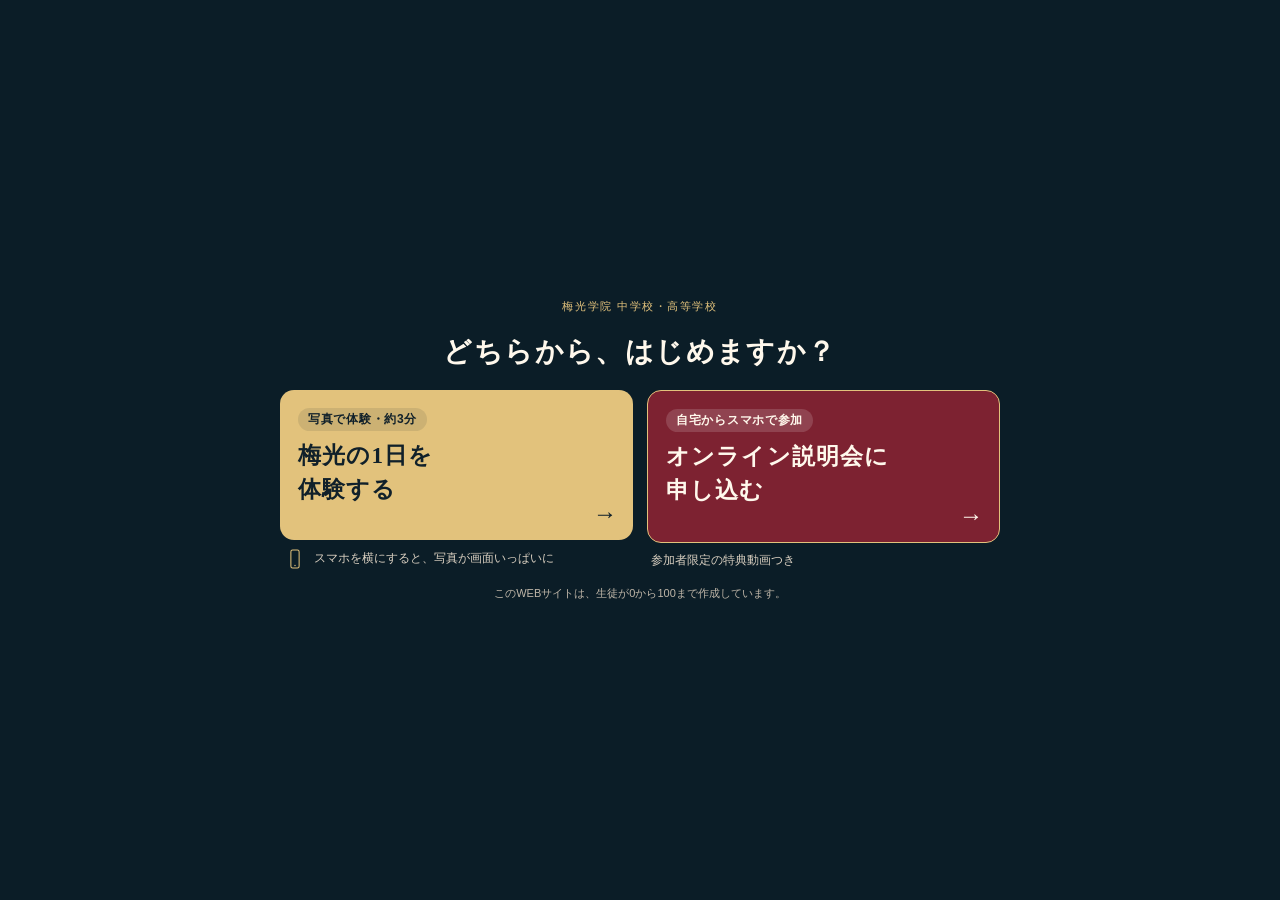
==== index.html @ 67d4e003 "Make the first screen an equal two-way choice: walk the day or register for the online session Co-Au" ====
<!doctype html><html lang="ja"><head><meta charset="utf-8"><meta name="viewport" content="width=device-width,initial-scale=1"><meta name="robots" content="noindex,nofollow"><meta name="theme-color" content="#182823"><title>もし、梅光を選んだら。｜梅光の一日・ローカル試作</title><link rel="preload" as="image" href="assets/morning-home.webp"><link rel="preload" as="image" href="assets/sea-view.webp"><link rel="stylesheet" href="styles.css?v=1027c"><script>window.BAIKO_BGM='assets/after-opening-b.mp3'</script><script src="config.js?v=1027b" defer></script><script src="app.js?v=1027a" defer></script><link rel="stylesheet" href="opening-b.css?v=1017e"><script src="opening-b.js?v=1027a" defer></script></head><body><div id="guide" role="dialog" aria-modal="true" aria-labelledby="guide-title"><div class="gd-card"><p class="gd-school">梅光学院 中学校・高等学校</p><h2 id="guide-title">どちらから、<br class="gd-br">はじめますか？</h2><div class="gd-choices"><div class="gd-choice gd-choice-day"><button type="button" id="guide-start"><span class="gd-tag">写真で体験・約3分</span><b>梅光の1日を<br>体験する</b><span class="gd-go" aria-hidden="true">→</span></button><p class="gd-tip"><svg class="gd-phone" viewBox="0 0 64 64" aria-hidden="true"><rect x="20" y="6" width="24" height="52" rx="5" fill="none" stroke="currentColor" stroke-width="3"/><circle cx="32" cy="51" r="2" fill="currentColor"/></svg>スマホを横にすると、写真が画面いっぱいに</p><button type="button" id="guide-portrait">縦のままはじめる</button></div><div class="gd-choice gd-choice-online"><button type="button" id="guide-online"><span class="gd-tag">自宅からスマホで参加</span><b>オンライン説明会に<br>申し込む</b><span class="gd-go" aria-hidden="true">→</span></button><p class="gd-tip">参加者限定の特典動画つき</p></div></div><p class="gd-made">このWEBサイトは、生徒が0から100まで作成しています。</p></div></div><script>(function(){var g=document.getElementById('guide');try{if(sessionStorage.getItem('baiko-guide-ok'))g.hidden=true;}catch(e){}function close(){g.hidden=true;try{sessionStorage.setItem('baiko-guide-ok','1');}catch(e){}}document.getElementById('guide-online').addEventListener('click',function(){close();document.getElementById('online-shortcut').click();});document.getElementById('guide-start').addEventListener('click',close);document.getElementById('guide-portrait').addEventListener('click',close);})();</script><section id="opening" class="ob" role="region" aria-label="スクロールで進むオープニング" tabindex="-1" hidden>
<div class="ob-sticky">
<div class="ob-world" aria-hidden="true"></div><div class="ob-rays" aria-hidden="true"></div><div class="ob-leak" aria-hidden="true"></div>
<canvas class="ob-particles" aria-hidden="true"></canvas><div class="ob-vignette" aria-hidden="true"></div><div class="ob-grain" aria-hidden="true"></div>
<div class="ob-type"></div><div class="ob-flash" aria-hidden="true"></div>
<p class="opening-credit">梅光学院<span class="opening-made">このWEBサイトは、<br>生徒が0から100まで作成しています。</span></p><div class="opening-controls"><button id="opening-sound" type="button" aria-pressed="false">音をつける</button><button id="opening-skip" type="button">スキップ ↗</button></div>
<div class="ob-clock" aria-hidden="true"><span class="ob-digital">06:30</span><span class="ob-clock-chapter">WAKE UP</span></div>
<button class="ob-hint" type="button"><span>スクロールで、一日が進む</span><small>♪ 音が出ます</small><i aria-hidden="true"></i></button>
<div class="opening-bottom" aria-hidden="true"><span>A DAY IN BAIKO</span><div class="opening-line"></div><span class="opening-time">00 / 40</span></div>
</div><div class="ob-track" aria-hidden="true"></div>
</section>
<main id="experience" aria-label="ボタンで歩く梅光の一日" style="--backdrop:url('assets/sea-view.webp');--backdrop-pos:82% 50%;--backdrop-zoom:1.5">
<div class="photographs" aria-hidden="true"><div class="photo-plane is-active" style="--focus:60% 50%;--mobile-focus:60% 50%"><img src="assets/sea-view.webp" alt=""></div><div class="photo-plane"><img alt=""></div></div><div class="photo-shade"></div><div id="look-surface" aria-hidden="true"></div><div id="scene-hotspots" aria-label="写真の中の行き先"></div><div class="place-status"><span class="live-dot"></span><span id="place-name">一日のはじまり</span><small id="place-count"></small></div><div class="explore-tools" aria-label="景色の操作"><button id="route-toggle" type="button">場所を選ぶ</button><button id="landscape-toggle" type="button" aria-pressed="false">景色だけ</button><button id="zoom-in" type="button" aria-label="景色を拡大">＋</button><button id="zoom-out" type="button" aria-label="景色を縮小">−</button><button id="view-reset" type="button" aria-label="視点を戻す">↺</button></div><p class="look-hint">ドラッグして見回す · ＋を押して移動</p>
<button type="button" id="movie-launch" class="movie-launch">▷ 青春ムービー <small>約1分半</small></button><div id="movie-controls" class="movie-controls" aria-label="青春ムービーの操作" hidden><div class="movie-controls-row"><button type="button" id="movie-previous" aria-label="前の場面">←</button><button type="button" id="movie-play">Ⅱ 一時停止</button><button type="button" id="movie-next" aria-label="次の場面">→</button><span id="movie-position">01 / 11</span><button type="button" id="movie-exit">探索に戻る ×</button></div><label class="sr-only" for="movie-seek">ムービーの場面</label><input type="range" id="movie-seek" min="0" max="10" step="1" value="0"></div><header><a class="brand" href="https://www.baiko.ac.jp/highschool/" target="_blank" rel="noopener noreferrer">梅光学院<small>中学校・高等学校 ↗</small></a><div class="settings"><button type="button" id="sound-toggle" aria-pressed="false"><span id="sound-label">音 OFF</span><small>BGM</small></button><button type="button" id="motion-toggle" aria-pressed="false" aria-label="アニメーションを控えめにする">動き <span id="motion-label">ON</span></button></div></header>
<div class="scene-caption" id="scene-panel"><p id="scene-progress" aria-live="polite"></p><p id="scene-label">YOUR FIRST DAY IN BAIKO</p><h1 id="scene-title" tabindex="-1">もし、梅光を<br>選んだら。</h1><p id="scene-note">今日は、梅光生の気分で。</p><div id="view-options" aria-label="景色の角度" role="group" hidden></div><div class="actions" id="scene-actions"><button type="button" data-next="stairs">一日をはじめる <span aria-hidden="true">→</span></button></div><p class="interaction-hint" id="interaction-hint">下のボタンを押すと進みます（約2分）。</p></div>
<footer><button type="button" id="back-button" disabled>← ひとつ戻る</button><ol class="day-track" aria-label="一日の進み具合"><li data-phase="1">朝</li><li data-phase="2">午前</li><li data-phase="3">昼</li><li data-phase="4">休み時間</li><li data-phase="5">放課後</li><li data-phase="6">帰り道</li></ol><button type="button" id="restart-button" disabled>最初から ↺</button></footer>
<button type="button" class="about-button" id="about-button" aria-label="この体験について">i</button><div id="loading-message" role="status" aria-live="polite"></div><div class="sr-only" id="scene-announcement" role="status" aria-live="polite"></div>
</main><button id="online-shortcut" type="button"><span class="cta-text">オンライン説明会に申し込む</span><span class="cta-arrow" aria-hidden="true">→</span></button><dialog id="route-dialog" aria-labelledby="route-title"><div class="route-heading"><h2 id="route-title">今日は、どこへ。</h2><button id="route-close" type="button">閉じる ×</button></div><p>一日の好きな場所へ、寄り道する。</p><div id="route-places"></div></dialog><dialog id="about-dialog" aria-labelledby="about-title"><h2 id="about-title">この体験について</h2><p>学校の日常の実写真から、入学後の生活を想像するローカル試作です。言葉は演出用で、写真に写った人の発言ではありません。</p><p>音楽はこのLP用に組んだオリジナルの合成BGMです。青春ムービーは実写真をつないだフォトムービーです。写真は学校生活の実写真で、景色の操作は写真の拡大・移動による表現です。説明会の日時・申込方法は確定後に掲載します。</p><p>このWEBサイトは、生徒が0から100まで作成しています。</p><button type="button" id="about-close">体験に戻る ×</button></dialog><div class="toast" id="status-message" role="status" aria-live="polite"></div><noscript><p class="no-script">ボタンで一日を体験するにはJavaScriptを有効にしてください。<a href="https://www.baiko.ac.jp/highschool/">学校サイトを見る ↗</a></p></noscript></body></html>
---- styles.css ----
@charset "UTF-8";
:root{--serif:"Yu Mincho","Hiragino Mincho ProN",serif;--sans:"Yu Gothic",Meiryo,sans-serif;--dissolve:1250ms;--ease:cubic-bezier(.22,.61,.36,1)}*{box-sizing:border-box}html,body{margin:0;width:100%;height:100%;overflow:hidden}body{color:white;font-family:var(--sans);background:url('assets/sea-view.webp') center/cover}button,a{-webkit-tap-highlight-color:transparent}button{color:inherit;font:inherit;cursor:pointer}a{color:inherit;text-decoration:none}button:disabled{cursor:default}button:focus-visible,a:focus-visible{outline:2px solid white;outline-offset:6px}button{background:transparent;border:0}h1,h2,p{margin:0}h1,h2{font-family:var(--serif);font-weight:500}.sr-only{position:absolute;width:1px;height:1px;overflow:hidden;clip-path:inset(50%)}[hidden]{display:none!important}#experience{position:relative;width:100%;height:100svh;min-height:0;isolation:isolate}.photographs,.photo-plane,.photo-plane img,.photo-shade{position:absolute;inset:0;width:100%;height:100%}.photographs{overflow:hidden;z-index:-2}.photo-plane{opacity:0;transition:opacity var(--dissolve) ease-in-out;will-change:opacity}.photo-plane.is-active{opacity:1}.photo-plane img{object-fit:cover;object-position:var(--focus,50% 50%);transform:scale(1.015);transition:transform 5s var(--ease)}.photo-plane.is-active img{transform:scale(1)}.photo-shade{z-index:-1;pointer-events:none;background:linear-gradient(180deg,#07192450,transparent 28%,#03172222 40%,#03141bbd 100%),linear-gradient(90deg,#03192324,transparent 80%)}header{position:absolute;top:0;left:0;right:0;padding:28px 4.5%;display:flex;align-items:center;justify-content:space-between}.brand{font-family:var(--serif);font-size:22px;letter-spacing:.19em;text-shadow:0 2px 15px #071a2455}.brand small{display:block;font-family:var(--sans);font-size:9px;letter-spacing:.15em;margin-top:6px}.settings{display:flex;gap:10px}.settings button{min-height:43px;padding:10px 16px;border:1px solid #ffffff6b;border-radius:30px;backdrop-filter:blur(10px);font-size:10px;display:flex;align-items:center;gap:8px}.settings small{font-size:8px}.scene-caption{position:absolute;left:7.5%;right:7.5%;bottom:15%;opacity:1;transition:opacity 260ms ease,translate 650ms var(--ease);translate:0 0;max-height:calc(100svh - 210px);overflow-y:auto;scrollbar-width:thin;scrollbar-color:#ffffff55 transparent;padding:9px 0}#experience.is-changing .scene-caption{opacity:0;translate:0 9px;pointer-events:none}#scene-label{font-size:10px;letter-spacing:.19em;margin-bottom:23px;text-shadow:0 1px 12px #0009}h1{font-size:clamp(36px,4.6vw,70px);line-height:1.7;letter-spacing:.07em;text-shadow:0 2px 25px #051b2444}h1:focus{outline:none}#scene-note{font-size:12px;letter-spacing:.07em;line-height:2;margin-top:18px;text-shadow:0 1px 10px #0007}.actions{display:flex;flex-wrap:wrap;gap:14px;margin-top:30px}.actions button,.actions a{display:flex;align-items:center;justify-content:space-between;gap:48px;min-width:240px;min-height:58px;padding:17px 24px;border:1px solid #ffffffad;backdrop-filter:blur(8px);font-size:12px;line-height:1.7;letter-spacing:.07em;transition:border-color .3s,background .3s}.actions button:hover,.actions a:hover{border-color:white;background:#ffffff12}.actions button span{font-size:19px}.actions button:disabled{opacity:.6}.interaction-hint{font-size:10px;letter-spacing:.05em;line-height:1.8;margin-top:18px;opacity:.85}footer{position:absolute;left:4.5%;right:4.5%;bottom:28px;display:flex;align-items:center;justify-content:space-between;gap:25px}footer button{min-height:38px;font-size:10px;letter-spacing:.05em;padding:8px 0;white-space:nowrap;text-shadow:0 1px 10px #0007}footer button:disabled{opacity:.35}.day-track{list-style:none;display:flex;margin:0;padding:0;gap:23px}.day-track li{font-size:9px;letter-spacing:.1em;opacity:.45;position:relative;padding:15px 0}.day-track li:before{content:"";position:absolute;left:0;right:0;bottom:4px;height:1px;background:#ffffff66}.day-track li[aria-current=step]{opacity:1}.day-track li[aria-current=step]:before{height:2px;background:white}.day-track li.is-past{opacity:.75}#view-options{display:flex;gap:10px;margin:20px 0 0;overflow-x:auto;padding:6px 2px;max-width:760px;scrollbar-width:thin;scrollbar-color:#ffffff77 transparent}.view-button{width:105px;height:72px;flex-shrink:0;position:relative;padding:0;border:1px solid #ffffff65;opacity:.72;overflow:hidden}.view-button img{width:100%;height:100%;object-fit:cover;display:block}.view-button span{position:absolute;bottom:0;left:0;right:0;font-size:9px;text-align:center;padding:16px 3px 6px;background:linear-gradient(transparent,#061520aa)}.view-button[aria-pressed=true]{opacity:1;border:2px solid white}.about-button{position:absolute;right:18px;top:50%;border:1px solid #ffffff80;border-radius:50%;width:26px;height:26px;font:italic 13px Georgia,serif}.toast,#loading-message{position:fixed;left:50%;bottom:85px;transform:translateX(-50%);max-width:90vw;padding:12px 18px;font-size:11px;line-height:1.8;backdrop-filter:blur(20px);text-shadow:0 1px 5px #000;z-index:60}.toast{opacity:0;pointer-events:none;transition:opacity .25s;background:#071a2744;border:1px solid #ffffff55}.toast.is-visible{opacity:1}#loading-message:empty{display:none}dialog{color:white;background:linear-gradient(#071521ab,#071521ab),url('assets/window.webp') center/cover;border:1px solid #ffffff77;padding:38px;max-width:min(520px,90vw)}dialog::backdrop{background:#07192455;backdrop-filter:blur(16px)}dialog h2{font-size:25px;margin-bottom:20px}dialog p{font-size:12px;line-height:2.2;margin-bottom:20px}dialog button{padding:13px 0;border-bottom:1px solid #fff9;font-size:12px}.no-script{position:fixed;bottom:110px;left:7%;right:7%;font-size:13px;line-height:2}
html[data-motion=off] *{transition:none!important;animation:none!important}html[data-motion=off] .photo-plane img{transform:none}
@media(max-width:700px) and (orientation:portrait){header{padding:23px 6%}.brand{font-size:18px}.brand small{font-size:8px;letter-spacing:.08em}.settings{gap:7px}.settings button{padding:9px 11px;min-height:39px;font-size:9px;gap:5px}.settings small{display:none}.scene-caption{left:7%;right:7%;bottom:18%;max-height:calc(100svh - 235px);padding:6px 0}h1{font-size:clamp(28px,8.1vw,44px);line-height:1.9;letter-spacing:.025em}#scene-label{font-size:9px;letter-spacing:.12em;margin-bottom:20px}#scene-note{font-size:11px;letter-spacing:.035em;margin-top:15px;line-height:2}.actions{flex-direction:column;gap:10px;margin-top:25px}.actions button,.actions a{width:100%;min-width:0;min-height:53px;font-size:11px;padding:14px 18px;gap:20px}.interaction-hint{font-size:9px;margin-top:15px}footer{left:7%;right:7%;bottom:22px;display:grid;grid-template-columns:1fr 1fr;gap:8px}.day-track{grid-column:1/-1;grid-row:1;justify-content:space-between;gap:7px}.day-track li{font-size:8px;letter-spacing:.01em;padding:10px 0}#back-button{text-align:left}#restart-button{text-align:right}footer button{font-size:9px;min-height:29px}.about-button{right:10px;top:105px;width:23px;height:23px;font-size:12px}.view-button{width:83px;height:64px}.view-button span{font-size:8px}#view-options{gap:8px;margin-top:15px}.toast,#loading-message{bottom:115px;font-size:10px}.photo-plane img{object-position:var(--mobile-focus,var(--focus,50% 50%))}}
@media(max-height:560px){header{padding-top:14px}.scene-caption{bottom:70px;max-height:calc(100svh - 155px)}h1{font-size:28px;line-height:1.4}#scene-label{margin-bottom:8px}.actions{margin-top:15px}.interaction-hint{display:none}footer{bottom:10px}.day-track{display:none}.settings button{min-height:34px}.actions button,.actions a{min-height:44px;padding:10px 18px}}
@media(prefers-reduced-motion:reduce){*{transition:none!important;animation:none!important}.photo-plane img{transform:none}}
#experience[data-scene=views] h1{font-size:clamp(29px,3.4vw,48px);line-height:1.55}#experience[data-scene=views] #scene-label{margin-bottom:14px}#experience[data-scene=views] .actions{margin-top:20px}#experience[data-scene=views] .interaction-hint{margin-top:10px}#experience[data-scene=views] .scene-caption{bottom:14%;max-height:calc(100svh - 185px)}
@media(max-width:700px) and (orientation:portrait){#experience[data-scene=views] .scene-caption{bottom:18%;max-height:calc(100svh - 230px)}}

/* Keep photography open; contrast is concentrated on type and controls. */
h1{text-shadow:0 2px 5px #07131a70,0 5px 28px #07131a66}
#scene-label{font-size:11px;font-weight:600;text-shadow:0 1px 5px #000b}
#scene-note{font-size:13px;text-shadow:0 1px 4px #000b,0 2px 15px #0008}
.actions button,.actions a{font-size:13px;font-weight:600;border-color:#ffffffe0;background:#07192338;box-shadow:0 3px 18px #06131c20,inset 0 0 0 1px #ffffff0a;text-shadow:0 1px 4px #0007;backdrop-filter:blur(10px)}
.actions button:hover,.actions a:hover{background:#07192366;border-color:#fff}
.actions button span{font-size:22px;font-weight:400}
.interaction-hint{opacity:1;text-shadow:0 1px 5px #000a}
.settings button{background:#07192320;text-shadow:0 1px 4px #0008;border-color:#ffffff99}
@media(max-width:700px) and (orientation:portrait){#scene-label{font-size:10px}#scene-note{font-size:12px}.actions button,.actions a{font-size:12px}.interaction-hint{font-size:10px}}

/* A photographic world, with navigation anchored inside the view. */
.photo-plane img,.photo-plane.is-active img{transform:translate(var(--camera-x,0px),var(--camera-y,0px)) scale(var(--camera-zoom,1.08));transition:transform 1600ms var(--ease)}
#experience.is-looking .photo-plane img{transition:none}
#look-surface{position:absolute;inset:0;z-index:0;cursor:grab;touch-action:none}#experience.is-looking #look-surface{cursor:grabbing}
header,.scene-caption,footer,.settings,.about-button{z-index:4}
.scene-caption{pointer-events:none;bottom:16%;left:5%;right:5%}.scene-caption button,.scene-caption a,#view-options{pointer-events:auto}
h1{font-size:clamp(30px,3.5vw,52px);line-height:1.55}#scene-label{margin-bottom:16px}#scene-note{margin-top:14px}.actions{margin-top:23px}
#scene-hotspots{position:absolute;inset:0;z-index:2;pointer-events:none}
.scene-hotspot{position:absolute;left:var(--pin-x);top:var(--pin-y);display:flex;align-items:center;gap:12px;pointer-events:auto;transform:translate(-50%,-50%);padding:12px;max-width:280px;text-align:left}
.pin-marker{width:42px;height:42px;display:grid;place-items:center;flex-shrink:0;border:1px solid #ffffffe0;border-radius:50%;font-size:25px;font-weight:300;background:#061b2a40;backdrop-filter:blur(7px);box-shadow:0 0 0 7px #ffffff10;animation:pin-breathe 3s ease-in-out infinite}
.pin-label{font-size:11px;letter-spacing:.08em;text-shadow:0 1px 5px #000,0 1px 18px #000;background:#06192335;padding:8px 10px;border-radius:2px;backdrop-filter:blur(5px)}
.scene-hotspot:hover .pin-marker{background:#ffffff30;box-shadow:0 0 0 11px #ffffff15}
@keyframes pin-breathe{50%{box-shadow:0 0 0 12px #ffffff05}}
.place-status{position:absolute;top:120px;left:4.5%;z-index:4;display:flex;gap:9px;align-items:center;font-size:10px;letter-spacing:.1em;text-shadow:0 1px 8px #000}
.place-status small{font-size:9px;opacity:.7;margin-left:10px}.live-dot{width:5px;height:5px;background:white;border-radius:50%;box-shadow:0 0 10px #fff8}
.explore-tools{position:absolute;right:4.5%;bottom:16%;z-index:5;display:flex;flex-direction:column;gap:7px}
.explore-tools button{border:1px solid #ffffff80;background:#06192350;backdrop-filter:blur(10px);min-width:46px;min-height:42px;padding:10px;font-size:10px;box-shadow:0 2px 12px #0001}
.explore-tools button:hover{background:#ffffff24}.look-hint{position:absolute;left:50%;top:120px;transform:translateX(-50%);font-size:10px;letter-spacing:.07em;z-index:4;pointer-events:none;text-shadow:0 1px 10px #000}
.landscape-only .scene-caption,.landscape-only #scene-hotspots,.landscape-only .photo-shade,.landscape-only .look-hint{opacity:0;pointer-events:none}.landscape-only #scene-hotspots button,.landscape-only .scene-caption button,.landscape-only .scene-caption a{pointer-events:none;visibility:hidden}.photo-shade{transition:opacity .6s}
#experience.is-changing #scene-hotspots{opacity:0;pointer-events:none}#experience.is-changing #scene-hotspots button{pointer-events:none}
#route-dialog{width:min(960px,92vw);max-width:960px;max-height:88svh;padding:30px;background:linear-gradient(#061521b0,#061521d9),url('assets/high-view.webp') center/cover}
.route-heading{display:flex;align-items:center;justify-content:space-between;gap:20px}.route-heading h2{margin:0}.route-heading button{border:0}#route-places{display:grid;grid-template-columns:repeat(4,1fr);gap:12px}
#route-places button{position:relative;border:1px solid #ffffff55;padding:0;overflow:hidden;min-height:105px;text-align:left}#route-places img{width:100%;height:125px;object-fit:cover;display:block}#route-places span{position:absolute;bottom:0;left:0;right:0;background:linear-gradient(transparent,#041522cf);padding:25px 10px 10px;font-size:10px;line-height:1.6}#route-places button[aria-current=location]{border:2px solid white}
@media(max-width:700px) and (orientation:portrait){.scene-caption{left:7%;right:7%;bottom:20%}h1{font-size:clamp(27px,7.7vw,40px);line-height:1.7}.place-status{top:101px;left:7%;font-size:9px}.look-hint{top:139px;width:100%;text-align:center;font-size:9px}.explore-tools{left:7%;right:7%;bottom:13.3%;flex-direction:row;gap:6px}.explore-tools button{min-height:34px;min-width:35px;padding:7px 10px;font-size:9px}.scene-hotspot{left:62%;top:29%;max-width:220px;gap:9px}.scene-hotspot:nth-child(2){left:68%;top:40%}.pin-marker{width:34px;height:34px;font-size:22px}.pin-label{font-size:9px;padding:7px;max-width:155px}.about-button{top:100px}#route-places{grid-template-columns:repeat(2,1fr)}#route-dialog{padding:22px}.route-heading h2{font-size:23px}#experience[data-scene=views] .scene-caption{bottom:20%;max-height:calc(100svh - 280px)}#experience[data-scene=views] #scene-hotspots{display:none}}
@media(max-height:680px) and (max-width:700px) and (orientation:portrait){.scene-caption{bottom:22%;max-height:calc(100svh - 230px)}h1{font-size:26px;line-height:1.5}.scene-hotspot{top:25%}.look-hint{display:none}.explore-tools{bottom:14.5%}}
@media(prefers-reduced-motion:reduce){.pin-marker{animation:none}}
@media(max-width:700px) and (orientation:portrait){#scene-hotspots[data-count="2"] .scene-hotspot{left:27%;top:24%;flex-direction:column;gap:8px;max-width:155px;text-align:center}#scene-hotspots[data-count="2"] .scene-hotspot:nth-child(2){left:73%;top:24%}#scene-hotspots[data-count="2"] .pin-label{max-width:140px}}
html[data-motion=off] .look-hint{display:none}

.movie-launch{position:absolute;right:4.5%;top:104px;z-index:5;border:1px solid #ffffffa6;border-radius:24px;padding:12px 18px;background:#07192340;backdrop-filter:blur(12px);font-size:11px;letter-spacing:.05em;text-shadow:0 1px 5px #0008}.movie-launch small{font-size:9px;margin-left:8px;opacity:.8}.movie-launch:hover{background:#ffffff25}
.movie-controls{position:absolute;bottom:32px;left:7%;right:7%;max-width:720px;margin:0 auto;z-index:8;padding:12px 18px;background:#07192350;border:1px solid #ffffff55;backdrop-filter:blur(14px)}.movie-controls-row{display:flex;align-items:center;gap:14px}.movie-controls button{font-size:11px;min-height:36px;min-width:36px}.movie-controls button:disabled{opacity:.35}.movie-controls #movie-play{min-width:102px}.movie-controls #movie-exit{margin-left:auto}.movie-controls #movie-position{font-size:10px;letter-spacing:.1em;white-space:nowrap}.movie-controls input{width:100%;accent-color:#fff;margin:10px 0 0;height:18px;cursor:pointer}
#experience.is-cinema #scene-hotspots,#experience.is-cinema .explore-tools,#experience.is-cinema footer,#experience.is-cinema .look-hint,#experience.is-cinema #about-button,#experience.is-cinema .actions,#experience.is-cinema #view-options,#experience.is-cinema .interaction-hint{display:none!important}
#experience.is-cinema #look-surface{pointer-events:none}#experience.is-cinema .scene-caption{left:7%;right:7%;bottom:24%;max-height:calc(100svh - 260px)}#experience.is-cinema h1{font-size:clamp(32px,4vw,58px);line-height:1.65}#experience.is-cinema #scene-note{font-size:13px}#experience.is-cinema .photo-plane.is-active img{animation:film-drift 9s ease-out both}#experience.movie-paused .photo-plane img{animation-play-state:paused}
@keyframes film-drift{from{transform:scale(1.045) translate(-.3%,.2%)}to{transform:scale(1.12) translate(.5%,-.35%)}}
@media(max-width:700px) and (orientation:portrait){.movie-launch{top:158px;right:7%;padding:10px 14px;font-size:10px}.movie-launch small{font-size:8px}#experience.is-cinema .scene-caption{bottom:26%;max-height:calc(100svh - 265px)}#experience.is-cinema h1{font-size:clamp(27px,8vw,40px);line-height:1.75}.movie-controls{bottom:27px;padding:10px 12px}.movie-controls-row{gap:4px}.movie-controls button{font-size:10px;min-width:27px}.movie-controls #movie-play{min-width:88px}.movie-controls #movie-position{font-size:8px}.movie-controls #movie-exit{font-size:9px}.movie-controls input{margin-top:8px}}
#experience.is-cinema[data-scene=end] .actions{display:flex!important}
#experience.is-cinema.movie-paused .photo-plane.is-active img{animation-play-state:paused}

/* Render the full cover-sized photograph so dragging can reach every edge. */ .photo-plane img{right:auto;bottom:auto;max-width:none;object-fit:fill} html[data-motion=off] .photo-plane img{transform:translate(var(--camera-x,0px),var(--camera-y,0px)) scale(var(--camera-zoom,1));}

/* One primary action on the photo; optional controls live in one menu on every screen. */
#mobile-menu-toggle{display:block;min-height:44px;padding:10px 18px;border:1px solid #ffffff99;border-radius:24px;background:#07192338;backdrop-filter:blur(10px);font-size:12px;text-shadow:0 1px 4px #0008}
#mobile-menu-toggle:hover{background:#ffffff24}
.explore-tools,.settings{display:none!important}
#mobile-menu{width:min(440px,90vw);max-height:85svh;overflow:auto;background:linear-gradient(#061521c9,#061521db),url('assets/high-view.webp') center/cover;border-radius:12px;padding:24px}
#mobile-menu h2{font-size:22px}
#mobile-menu-controls{display:grid;grid-template-columns:1fr 1fr;gap:10px}
#mobile-menu-controls button{position:static!important;display:block!important;width:auto;height:auto;min-height:48px;padding:12px 10px;border:1px solid #ffffff88;border-radius:8px;background:#ffffff0b;font-size:12px;text-align:center;margin:0}
#mobile-menu-controls #movie-launch,#mobile-menu-controls #restart-button{grid-column:1/-1}
#mobile-menu-controls #zoom-in::after{content:' 拡大'}
#mobile-menu-controls #zoom-out::after{content:' 縮小'}
#mobile-menu-controls #view-reset::after{content:' 視点を戻す'}
#mobile-menu-controls #about-button::after{content:' この体験について'}
@media(max-width:700px) and (orientation:portrait){
#mobile-menu-toggle{padding:10px 16px;font-size:11px}
#scene-hotspots{display:none!important}
.look-hint{top:137px;font-size:10px}
.scene-caption{bottom:16%;max-height:calc(100svh - 225px)}
footer{bottom:20px;grid-template-columns:1fr;gap:3px}
.day-track{grid-row:1;opacity:.75}
#back-button{grid-row:2;justify-self:start;min-height:44px;font-size:10px}
#experience[data-scene=start] #back-button{visibility:hidden}
.movie-launch{top:157px;right:7%}
}

/* Landscape phones: keep caption, choices and back button clear of each other. */
@media(max-height:560px){
.place-status,.look-hint,#scene-hotspots{display:none!important}
header{padding-top:12px}
.scene-caption{bottom:50px;max-height:calc(100svh - 115px);padding:4px 0}
h1,#experience.is-cinema h1,#experience[data-scene=views] h1{font-size:24px;line-height:1.45}
#scene-label{margin-bottom:6px}#scene-note{margin-top:6px;line-height:1.7}
.actions{margin-top:12px;flex-direction:row;flex-wrap:wrap;gap:8px}
.actions button,.actions a{width:auto;min-width:0;min-height:42px;padding:8px 16px;gap:24px}
footer{bottom:4px;display:flex}.day-track{display:none}
#back-button{min-height:40px}
.movie-launch{top:14px;right:calc(4.5% + 110px)}
.movie-controls{bottom:6px;padding:6px 12px}.movie-controls input{margin-top:4px}
#experience.is-cinema .scene-caption{bottom:84px;max-height:calc(100svh - 140px)}
}

/* Always available, including while the opening makes the experience inert. */
#online-shortcut{position:fixed;z-index:110;right:4.5%;bottom:24px;min-height:46px;padding:12px 20px;display:flex;align-items:center;gap:22px;border:1px solid #eee5d4a6;border-radius:28px;background:#172d32e8;color:#fff8e9;box-shadow:0 4px 24px #0003;backdrop-filter:blur(14px);font-size:12px;letter-spacing:.05em}
#online-shortcut:hover{background:#29434a}#online-shortcut:disabled{opacity:.7}
#experience footer{right:calc(4.5% + 225px)}
body.opening-active #online-shortcut,body:has(#experience.is-cinema) #online-shortcut{bottom:132px}
@media(max-width:700px) and (orientation:portrait){#online-shortcut{right:7%;bottom:max(20px,env(safe-area-inset-bottom));font-size:11px;gap:14px;padding:11px 16px}#experience footer{right:7%}}
@media(max-height:560px){#online-shortcut{bottom:4px;min-height:40px;padding:8px 16px}body.opening-active #online-shortcut,body:has(#experience.is-cinema) #online-shortcut{bottom:100px}}
/* Scene-aware photographic grading, shared by stills and the opening. */
.photo-plane img,#opening .opening-panel img{filter:saturate(.88) contrast(1.04) brightness(1.025)}
.photo-plane img[src*="sea-view"],#opening .opening-panel img[src*="sea-view"]{filter:saturate(.77) contrast(1.12) brightness(.98)}
.photo-plane img[src*="window"],#opening .opening-panel img[src*="window"],.photo-plane img[src*="friends"],#opening .opening-panel img[src*="friends"]{filter:saturate(.86) contrast(1.025) brightness(1.055) sepia(.045)}
.photo-plane img[src*="chapel"],#opening .opening-panel img[src*="chapel"]{filter:saturate(.82) contrast(1.04) brightness(1.09)}
.photo-plane img[src*="sunset"]{filter:saturate(.92) contrast(1.06) brightness(1.035) sepia(.08)}
#experience[data-scene="start"] .photo-shade{background:linear-gradient(180deg,#061b293b,transparent 28%,#061b2920 65%,#06182291),linear-gradient(90deg,#082330a6, #08233040 45%,transparent 76%)}
#experience[data-scene="start"] h1{text-shadow:0 2px 22px #06182255}

/* Phone-first readability: nothing under 10px, controls at least 44px tall. */
@media(max-width:700px) and (orientation:portrait){
.brand small{font-size:10px}
.place-status{font-size:11px}
.look-hint{font-size:11px}
#scene-label{font-size:10px}
#scene-note{font-size:13px}
.interaction-hint{font-size:11px}
.actions button,.actions a{font-size:13px;min-height:54px}
.day-track li{font-size:10px}
footer button,#back-button{font-size:12px;min-height:44px}
.movie-launch{font-size:12px;min-height:44px}
.movie-launch small{font-size:10px}
.movie-controls button{font-size:12px;min-width:40px;min-height:44px}
.movie-controls #movie-position{font-size:10px}
.toast,#loading-message{font-size:12px}
#route-places span{font-size:12px}
dialog p{font-size:13px}
}

/* Phone layout, simplified (2026-10-14 meeting): the whole photo sits in a 3:2 frame at the top so no one is cut off,
   the words and one step forward sit below it, and the online session is one large button at the bottom. */
@media(max-width:700px) and (orientation:portrait){
#experience{--photo-top:calc(env(safe-area-inset-top,0px) + 90px);--photo-h:min(66.667vw,38svh);--cta:calc(env(safe-area-inset-bottom,0px) + 86px);background:#0c1a1f}
.photographs,.photo-shade,#look-surface{top:var(--photo-top);bottom:auto;height:var(--photo-h)}
.photo-shade,#experience[data-scene="start"] .photo-shade{background:linear-gradient(180deg,transparent 72%,#0c1a1f)}
#look-surface{touch-action:auto;cursor:default}
#experience[data-single=true] #look-surface{cursor:pointer}
.place-status,.look-hint{display:none!important}
.scene-caption{top:calc(var(--photo-top) + var(--photo-h) + 20px);bottom:calc(var(--cta) + 54px);left:6%;right:6%;max-height:none;overflow-y:auto;padding:0}
h1,#experience[data-scene=views] h1{font-size:clamp(24px,7vw,31px);line-height:1.55;letter-spacing:.04em}
#scene-label{margin-bottom:10px}
#scene-note{margin-top:8px;line-height:1.8}
.actions{margin-top:18px;gap:10px}
.actions button,.actions a{min-height:52px}
.actions button.is-next,#experience[data-scene=start] .actions button[data-next=stairs]{background:#fff8ec;color:#10242a;border-color:#fff8ec;text-shadow:none;box-shadow:none}
#experience[data-scene=start] .actions button[data-next=online]{display:none}
#experience[data-scene=start] .interaction-hint,#experience[data-scene=online] .interaction-hint{display:none}
.interaction-hint{margin-top:10px}
#experience[data-scene=views] .scene-caption{bottom:calc(var(--cta) + 54px);max-height:none}
footer{bottom:calc(var(--cta) + 4px);left:6%;right:6%}
.day-track{display:none}
#online-shortcut,body.opening-active #online-shortcut{left:5%;right:5%;bottom:calc(env(safe-area-inset-bottom,0px) + 14px);min-height:60px;padding:14px 20px;justify-content:center;gap:12px;border:0;border-radius:14px;background:linear-gradient(#f4dfac,#e3c27c);color:#13262b;font-size:16px;font-weight:700;letter-spacing:.08em;box-shadow:0 6px 24px #0006}
#online-shortcut:hover{background:#f4dfac}
.toast,#loading-message{bottom:calc(var(--cta,86px) + 60px)}
}
/* Short phones (SE class): smaller photo frame and type so the step forward stays on screen. */
@media(max-width:700px) and (orientation:portrait) and (max-height:700px){
#experience{--photo-top:calc(env(safe-area-inset-top,0px) + 74px);--photo-h:min(54vw,28svh);--cta:calc(env(safe-area-inset-bottom,0px) + 72px)}
header{padding-top:16px}
.scene-caption{top:calc(var(--photo-top) + var(--photo-h) + 14px)}
h1,#experience[data-scene=views] h1{font-size:clamp(22px,6.4vw,26px);line-height:1.45}
#scene-label{margin-bottom:6px}
#scene-note{margin-top:4px;line-height:1.6}
.actions{margin-top:12px;gap:8px}
.actions button,.actions a{min-height:46px;padding:10px 16px}
#online-shortcut,body.opening-active #online-shortcut{min-height:52px;padding:10px 18px;bottom:calc(env(safe-area-inset-bottom,0px) + 10px);font-size:15px}
}

/* Phones, revised (2026-10-14 late): the photograph fills the whole screen behind everything,
   and the framed photo on top keeps every face in view; the frame melts into it at the bottom. */
@media(max-width:700px) and (orientation:portrait){
#experience{background:#0c1a1f}
#experience::before{content:'';position:absolute;inset:-24px;z-index:-3;background:var(--backdrop) center/cover no-repeat;filter:blur(7px) saturate(1.05) brightness(.8);transform:scale(1.04)}
#experience::after{content:'';position:absolute;inset:0;z-index:-3;pointer-events:none;background:linear-gradient(180deg,#06141a55 0%,#06141a10 calc(var(--photo-top) + var(--photo-h)*.6),#06141aa6 calc(var(--photo-top) + var(--photo-h) + 40px),#06141ad9 100%)}
.photographs{-webkit-mask-image:linear-gradient(180deg,#000 78%,transparent);mask-image:linear-gradient(180deg,#000 78%,transparent)}
.photo-shade,#experience[data-scene="start"] .photo-shade{background:none}
}
/* The one call to action: navy, a fine gold double rule, gold Mincho. */
#online-shortcut{font-family:var(--serif);font-weight:600;letter-spacing:.14em;color:#f3e2b8;background:linear-gradient(180deg,#14303d,#0b1d27);border:1px solid #c9a55a;border-radius:4px;box-shadow:0 0 0 3px #0b1d27,0 0 0 4px #c9a55a8c,0 10px 30px #0008;gap:16px;text-shadow:0 1px 0 #0006}
#online-shortcut .cta-arrow{font-family:var(--sans);font-size:1.1em;color:#d9b770;transition:transform .3s var(--ease)}
#online-shortcut:hover{background:linear-gradient(180deg,#1a3a49,#0e2430)}#online-shortcut:hover .cta-arrow{transform:translateX(4px)}
@media(max-width:700px) and (orientation:portrait){
#online-shortcut,body.opening-active #online-shortcut{left:calc(5% + 4px);right:calc(5% + 4px);bottom:calc(env(safe-area-inset-bottom,0px) + 18px);border:1px solid #c9a55a;border-radius:4px;background:linear-gradient(180deg,#14303d,#0b1d27);color:#f3e2b8;font-size:16px;font-weight:600;letter-spacing:.14em;box-shadow:0 0 0 3px #0b1d27,0 0 0 4px #c9a55a8c,0 10px 30px #0009}
#online-shortcut:hover{background:linear-gradient(180deg,#1a3a49,#0e2430)}
}
@media(max-width:700px) and (orientation:portrait) and (max-height:700px){#online-shortcut,body.opening-active #online-shortcut{bottom:calc(env(safe-area-inset-bottom,0px) + 14px);font-size:15px;letter-spacing:.1em}}
@media(min-width:701px){#experience footer{right:calc(4.5% + 290px)}}
/* Revised again (2026-10-14 late): the backdrop is enlarged on a chosen detail, not blurred;
   the call to action is wine red with gold. */
@media(max-width:700px) and (orientation:portrait){
#experience::before{inset:0;background:var(--backdrop) var(--backdrop-pos,50% 50%)/cover no-repeat;filter:saturate(1.05) brightness(.92);transform:scale(var(--backdrop-zoom,1.4));transform-origin:var(--backdrop-pos,50% 50%)}
}
#online-shortcut,body.opening-active #online-shortcut{background:linear-gradient(180deg,#7d2231,#55121f);border:1px solid #d4b06a;color:#f6e3b4;box-shadow:0 0 0 3px #55121f,0 0 0 4px #d4b06aa6,0 10px 30px #0008}
#online-shortcut .cta-arrow{color:#e2c27c}
#online-shortcut:hover{background:linear-gradient(180deg,#8f2a3a,#621726)}
@media(max-width:700px) and (orientation:portrait){#online-shortcut,body.opening-active #online-shortcut{background:linear-gradient(180deg,#7d2231,#55121f);border:1px solid #d4b06a;color:#f6e3b4;box-shadow:0 0 0 3px #55121f,0 0 0 4px #d4b06aa6,0 10px 30px #0009}#online-shortcut:hover{background:linear-gradient(180deg,#8f2a3a,#621726)}}

/* The online-session call to action: white with a wine-red frame. */
#online-shortcut,body.opening-active #online-shortcut,#online-shortcut:hover{background:#fff;color:#7d2231;border:2px solid #7d2231;box-shadow:0 6px 24px #0005;text-shadow:none}
#online-shortcut:hover{background:#fbf3f4}
#online-shortcut .cta-arrow{color:#b8924a}
@media(max-width:700px) and (orientation:portrait){#online-shortcut,body.opening-active #online-shortcut,#online-shortcut:hover{background:#fff;color:#7d2231;border:2px solid #7d2231;box-shadow:0 6px 24px #0006}#online-shortcut:hover{background:#fbf3f4}}/* Online-session perk: a wine-red framed card under the actions, received via the official LINE account. */
#perk-card{margin-top:20px;max-width:420px;padding:18px 20px 20px;background:#fffdf8f2;color:#2a1b1e;border:2px solid #7d2231;box-shadow:0 0 0 3px #fffdf8f2,0 0 0 4px #b8924a,0 10px 30px #0006;text-shadow:none}
#perk-card .perk-tag{display:inline-block;padding:3px 10px;background:#7d2231;color:#fff;font-size:10px;font-weight:700;letter-spacing:.2em}
#perk-card .perk-items{list-style:none;display:grid;grid-template-columns:1fr 1fr;gap:8px;margin:10px 0 0;padding:0}
#perk-card .perk-items li{display:grid;align-content:start;gap:2px;padding:9px 10px;background:#f5ece0;border-top:2px solid #b8924a}
#perk-card .perk-items b{font-family:var(--serif);font-size:15px;font-weight:600;line-height:1.45;color:#7d2231}
#perk-card .perk-items span{font-size:10.5px;line-height:1.6;color:#4a3a3c}
#perk-card .perk-how{display:flex;flex-wrap:wrap;align-items:center;gap:2px 4px;margin:10px 0 0;padding:0;list-style:none;counter-reset:how;font-size:10.5px;line-height:1.6;color:#4a3a3c}
#perk-card .perk-how::before{content:"受け取り方";margin-right:4px;font-weight:700;color:#7d2231}
#perk-card .perk-how li{counter-increment:how}
#perk-card .perk-how li::before{content:counter(how);display:inline-grid;place-items:center;width:15px;height:15px;margin-right:3px;border-radius:50%;background:#7d2231;color:#fff;font-size:9px;font-weight:700}
#perk-card .perk-how li:not(:last-child)::after{content:"→";margin-left:4px;color:#b8924a}
.actions a.is-apply{background:#fffdf8;color:#7d2231;border:2px solid #7d2231;font-weight:700;text-shadow:none}
.actions a.is-apply:hover{background:#fbf3f4;border-color:#7d2231}
#perk-card .perk-apply{display:flex;align-items:center;justify-content:center;margin-top:12px;min-height:52px;padding:12px 16px;background:#7d2231;color:#fff;font-size:15px;font-weight:700;letter-spacing:.08em;border-radius:6px}
#perk-card .perk-apply:hover{background:#621726}
#perk-card .perk-line{display:flex;align-items:center;justify-content:center;margin-top:6px;min-height:40px;padding:8px 16px;background:#06c755;color:#fff;font-size:13px;font-weight:700;letter-spacing:.06em;border-radius:6px}
#perk-card .perk-line:hover{background:#05b34c}
#perk-card .perk-line:focus-visible{outline:2px solid #7d2231;outline-offset:3px}
#online-shortcut .cta-perk{position:absolute;top:-11px;left:14px;padding:2px 8px;box-shadow:0 2px 6px #0004;background:#7d2231;color:#fff;font-family:var(--sans);font-size:10px;font-weight:700;letter-spacing:.12em;border-radius:3px;white-space:nowrap}
@media(max-width:700px) and (orientation:portrait){#perk-card{margin-top:16px;max-width:none;padding:14px 16px 16px}#perk-card .perk-items b{font-size:14px}#perk-card .perk-line{min-height:48px;font-size:13px}#online-shortcut .cta-perk{font-size:9px;padding:2px 6px;top:-10px}}
/* Phones: on the online-session scene the photo frame gets shorter so the perk card and its LINE button stay on screen. */
@media(max-width:700px) and (orientation:portrait){#experience[data-scene=online]{--photo-h:min(40vw,18svh)}#perk-card .perk-line{margin-top:10px}}
@media(max-width:700px) and (orientation:portrait) and (max-height:700px){#experience[data-scene=online]{--photo-h:min(30vw,14svh)}}
/* Online-session scene: the fixed CTA would point to the page you are already on, so the in-page apply button takes its place. Phones keep the perk card to names + one-line steps. */
body:has(#experience[data-scene=online]) #online-shortcut{display:none}
@media(max-width:700px) and (orientation:portrait){#perk-card .perk-items span{display:none}#perk-card .perk-items li{padding:6px 8px}#perk-card .perk-how{margin-top:8px;font-size:10px}#perk-card .perk-line{min-height:40px}#perk-card .perk-apply{margin-top:10px;min-height:48px;font-size:14px}}
/* Phones, redesigned (2026-10-16): phones are the main screen.
   The photo runs edge to edge from the very top under the header, slightly zoomed in on the landscape shot;
   below it the backdrop is dimmed so the words read cleanly; the steps forward are compact so every choice stays on screen. */
@media(max-width:700px) and (orientation:portrait){
#experience{--photo-top:0px;--photo-h:min(92vw,48svh);--cta:calc(env(safe-area-inset-bottom,0px) + 86px)}
.photo-shade,#experience[data-scene="start"] .photo-shade{background:linear-gradient(180deg,#06141ab3 0,#06141a40 90px,transparent 150px)}
.photographs{-webkit-mask-image:linear-gradient(180deg,#000 82%,transparent);mask-image:linear-gradient(180deg,#000 82%,transparent)}
#experience::before{filter:saturate(.9) brightness(.55)}
#experience::after{background:linear-gradient(180deg,transparent 0,transparent calc(var(--photo-h)*.8),#06141ad0 calc(var(--photo-h) + 24px),#06141ae6 100%)}
.scene-caption{top:calc(var(--photo-h) + 14px);bottom:calc(var(--cta) + 44px)}
h1,#experience[data-scene=views] h1{font-size:clamp(23px,6.6vw,29px);line-height:1.5}
#scene-label{margin-bottom:6px}
#scene-note{margin-top:6px;line-height:1.7}
.actions{margin-top:14px;gap:8px}
.actions button,.actions a{min-height:48px;padding:11px 18px}
footer{bottom:calc(var(--cta) + 2px)}
#experience[data-scene=online]{--photo-h:min(62vw,29svh)}
}
/* Short phones (SE class). */
@media(max-width:700px) and (orientation:portrait) and (max-height:700px){
#experience{--photo-top:0px;--photo-h:min(80vw,40svh);--cta:calc(env(safe-area-inset-bottom,0px) + 72px)}
.scene-caption{top:calc(var(--photo-h) + 10px)}
h1,#experience[data-scene=views] h1{font-size:clamp(21px,6vw,25px);line-height:1.45}
.actions{margin-top:10px}
.actions button,.actions a{min-height:44px;padding:9px 16px}
#experience[data-scene=online]{--photo-h:min(46vw,24svh)}
}
/* Online-session scene on phones: the fixed CTA is hidden there, so the words may use its space. */
@media(max-width:700px) and (orientation:portrait){
#experience[data-scene=online] .scene-caption{bottom:calc(env(safe-area-inset-bottom,0px) + 52px)}
#experience[data-scene=online] footer{bottom:calc(env(safe-area-inset-bottom,0px) + 14px)}
}
/* Phones held sideways (2026-10-16): the photo fills the screen as on desktop.
   On the online-session scene the words sit on the left and the perk card with the apply button on the right, so both stay on screen. */
@media(orientation:landscape) and (max-height:560px){
#experience[data-scene=online] .scene-caption{top:78px;bottom:36px;max-height:none;right:4.5%;display:grid;grid-template-columns:minmax(0,1fr) minmax(280px,340px);column-gap:28px;align-content:start}
#experience[data-scene=online] .scene-caption>*{grid-column:1}
#experience[data-scene=online] #perk-card{grid-column:2;grid-row:1/span 8;align-self:start;margin:0;max-width:none;padding:12px 14px 14px}
#experience[data-scene=online] h1{font-size:22px}
#perk-card .perk-items{margin-top:8px}
#perk-card .perk-items span{display:none}
#perk-card .perk-items li{padding:6px 8px}
#perk-card .perk-items b{font-size:14px}
#perk-card .perk-how{margin-top:8px;font-size:10px}
#perk-card .perk-apply{margin-top:8px;min-height:42px;font-size:14px}
#perk-card .perk-line{min-height:36px;font-size:12px}
}
/* The page itself never scrolls: overflow:hidden still lets focus and touch scroll the body, which shifted the whole stage up. */
html,body{overflow:clip;overscroll-behavior:none}
/* First screen (2026-10-17, from Vice Principal Shigemura): say what the page is, how to move, how long, and what waits at the end. Parents open it cold from the flyer QR. */
#guide{position:fixed;inset:0;z-index:200;display:flex;align-items:center;justify-content:center;padding:16px;background:#0b1d27;color:#fff8ec;overflow-y:auto}
#guide[hidden]{display:none!important}
/* 2026-10-27: first screen is an equal two-way choice: walk the day, or go straight to registering for the online session. */
#guide .gd-card{width:min(720px,100%);display:flex;flex-direction:column;align-items:stretch;gap:16px;text-align:left}
#guide .gd-school{font-size:11px;letter-spacing:.14em;color:#e2c27c;text-align:center}
#guide h2{font-family:var(--serif);font-size:clamp(21px,5.6vw,28px);font-weight:600;line-height:1.55;letter-spacing:.05em;text-align:center}
#guide .gd-br{display:none}
#guide .gd-choices{display:grid;grid-template-columns:1fr 1fr;gap:14px}
#guide .gd-choice{display:flex;flex-direction:column;gap:8px}
#guide-start,#guide-online{position:relative;flex:1;display:flex;flex-direction:column;align-items:flex-start;gap:8px;min-height:150px;padding:18px 18px 20px;border-radius:14px;text-align:left;transition:transform .2s,box-shadow .2s}
#guide-start{background:#e2c27c;color:#10202a}
#guide-online{background:#7d2231;color:#fff8ec;border:1.5px solid #e2c27c}
#guide-start:hover,#guide-online:hover{transform:translateY(-2px);box-shadow:0 10px 26px #0007}
#guide-start:focus-visible,#guide-online:focus-visible{outline:3px solid #fff8ec;outline-offset:3px}
#guide .gd-tag{font-size:12px;font-weight:700;letter-spacing:.06em;padding:3px 10px;border-radius:999px;background:#10202a1a}
#guide-online .gd-tag{background:#ffffff26}
#guide .gd-choice b{font-family:var(--serif);font-size:clamp(19px,4.8vw,23px);font-weight:700;line-height:1.5;letter-spacing:.05em}
#guide .gd-go{position:absolute;right:16px;bottom:14px;font-size:24px;line-height:1}
#guide .gd-tip{display:flex;align-items:center;gap:8px;font-size:12px;line-height:1.6;color:#d9cfc0;padding:0 4px}
#guide .gd-phone{flex:none;width:22px;height:22px;color:#e2c27c;animation:rn-turn 2.4s var(--ease,ease) infinite}
/* Not everyone will turn the phone: let them start upright. Only shown while the phone is upright. */
#guide-portrait{display:none;align-self:flex-start;min-height:40px;padding:6px 4px;color:#fff8ec;font-size:13px;letter-spacing:.04em;text-decoration:underline;text-underline-offset:4px}
@media(orientation:portrait){#guide-portrait{display:block}}
#guide .gd-made{font-size:11px;color:#bfb6a8;text-align:center}
@media(max-width:520px){
#guide .gd-br{display:inline}
#guide .gd-choices{grid-template-columns:1fr;gap:12px}
#guide-start,#guide-online{min-height:0;padding:14px 48px 14px 16px;gap:6px}
#guide .gd-go{top:50%;bottom:auto;transform:translateY(-50%)}
}
@media(orientation:landscape) and (max-height:520px){
#guide{align-items:flex-start}
#guide .gd-card{gap:8px}
#guide h2{font-size:18px}
#guide-start,#guide-online{min-height:0;padding:12px 44px 12px 14px;gap:4px}
#guide .gd-choice b{font-size:17px}
#guide .gd-tip{font-size:11px}
}
@keyframes rn-turn{0%,25%{transform:rotate(0)}55%,85%{transform:rotate(-90deg)}100%{transform:rotate(0)}}
@media(prefers-reduced-motion:reduce){#guide .gd-phone{animation:none;transform:rotate(-90deg)}}
/* How far along: parents close a page that never seems to end. */
#scene-progress{display:inline-block;margin-bottom:12px;padding:3px 10px;border:1px solid #ffffff66;border-radius:999px;font-size:11px;letter-spacing:.08em;background:#07141c66;text-shadow:none}
#scene-progress:empty{display:none}

/* スマホ横向き：説明会ボタンは右下の小さな帯に。見出しや写真の説明文に重ねない */
@media(orientation:landscape) and (max-height:500px){
 #online-shortcut,body.opening-active #online-shortcut,body:has(#experience.is-cinema) #online-shortcut{left:auto;right:16px;bottom:calc(env(safe-area-inset-bottom,0px) + 8px);min-height:36px;padding:6px 14px;gap:10px;font-size:12px;letter-spacing:.06em;border-width:1.5px}
 #online-shortcut .cta-perk{top:-9px;left:10px;font-size:8px;padding:1px 6px}
}

/* スマホ横向き・景色を選ぶ場面：選択肢と「次へ」を1画面に収め、下の説明会ボタン・戻るボタンと重ねない */
@media(orientation:landscape) and (max-height:500px){
 #experience[data-scene=views] .scene-caption{top:80px;bottom:58px;max-height:none}
 #experience[data-scene=views] h1{font-size:22px;line-height:1.3}
 #experience[data-scene=views] .scene-caption>h1+p{display:none}
 #experience[data-scene=views] #view-options{margin-top:8px;padding:2px}
 #experience[data-scene=views] .view-button{width:78px;height:50px}
 #experience[data-scene=views] .actions{margin-top:8px}
}
---- opening-b.css ----
@font-face{font-family:'OB Mincho';font-weight:700;font-display:block;src:url(assets/opening-b-mincho.woff2) format('woff2')}

#opening[hidden]{display:none!important}
#opening{position:fixed;inset:0;z-index:100;background:#05080b;color:#fff;overflow:hidden;font-family:var(--sans);isolation:isolate;--progress:0;overflow-y:auto;overscroll-behavior:contain;scrollbar-width:none;outline:none}
#opening::-webkit-scrollbar{display:none}
/* The stage stays pinned while the track below it supplies the scroll distance. */
#opening .ob-sticky{position:sticky;top:0;height:100%;overflow:clip;isolation:isolate}
#opening .ob-track{height:2100%}
#opening .ob-world,#opening .ob-type{position:absolute;inset:0}
#opening .ob-scene{position:absolute;inset:0;overflow:hidden;visibility:hidden;perspective:1100px}
#opening .ob-dark{background:#05080b}
#opening .ob-photo{position:absolute;inset:0;width:100%;height:100%;object-fit:cover;will-change:transform;filter:saturate(1.05) contrast(1.05)}
#opening .ob-blurred{filter:blur(16px) brightness(.42) saturate(1.2)}

/* Stained glass shards */
#opening .ob-mosaic{position:absolute;inset:0;transform-style:preserve-3d;--lead:3px}
#opening .ob-tile{position:absolute;overflow:hidden;backface-visibility:hidden;will-change:transform}
#opening .ob-tile img{position:absolute;object-fit:cover;filter:saturate(1.2) contrast(1.08)}
#opening .ob-tile::after{content:'';position:absolute;inset:0;box-shadow:inset 0 0 0 var(--lead) #07090c}

/* Snapshots */
#opening .ob-card{position:absolute;left:50%;top:50%;margin:0;width:clamp(220px,31vw,480px);padding:1.4% 1.4% 5.2%;background:#f6f2ea;box-shadow:0 18px 50px #0009,0 2px 6px #0006;visibility:hidden}
#opening .ob-card-img{display:block;width:100%;aspect-ratio:3/2;object-fit:cover}
#opening .ob-giant{position:absolute;left:50%;top:50%;margin:0;font-family:'OB Mincho',serif;font-weight:700;font-size:min(30vw,48vh);line-height:1;white-space:nowrap;color:transparent;-webkit-text-stroke:2px #fff;letter-spacing:-.02em}

/* Slices, sunset, final wall */
#opening .ob-slice{position:absolute;top:0;bottom:0;overflow:hidden;visibility:hidden}
#opening .ob-slice img{position:absolute;top:0;height:100%;object-fit:cover}
#opening .ob-sunglow{position:absolute;inset:0;background:radial-gradient(ellipse at 30% 62%,#ffb15a99,transparent 55%);mix-blend-mode:screen;pointer-events:none}
#opening .ob-grid{position:absolute;inset:0;display:grid;will-change:transform}
#opening .ob-cell{position:relative;overflow:hidden;opacity:0}
#opening .ob-cell img{position:absolute;inset:0;width:100%;height:100%;object-fit:cover}
#opening .ob-grid .ob-cell:nth-child(8){opacity:1}
#opening .ob-final-shade{position:absolute;inset:0;background:radial-gradient(ellipse at center,#05080bcc,#05080bf2);opacity:0}

/* Photographic oak, plaster, linen and morning light; a hinged image plane opens in 3D. */
#opening .ob-wake{z-index:3;background:#201c17;pointer-events:none}
#opening .ob-home-camera{position:absolute;inset:0;transform-origin:50% 46%;will-change:transform,filter}
#opening .ob-home-canvas{position:absolute;left:50%;top:50%;width:max(100vw,150vh);height:max(66.6667vw,100vh);transform:translate(-50%,-50%)}
#opening .ob-home-image{position:absolute;width:100%;height:100%;inset:0}
#opening .ob-door-portal,#opening .ob-door-leaf{position:absolute;left:37.3%;top:3.42%;width:25.85%;height:83.5%}
#opening .ob-door-portal{overflow:hidden;background:#b5d4e1;box-shadow:inset 0 0 20px #071a2466}
#opening .ob-door-view{width:100%;height:100%;object-fit:cover;object-position:60% 50%}
#opening .ob-door-leaf{background-image:url('assets/morning-home.webp');background-size:386.847% 119.76%;background-position:50.303% 20.727%;transform-origin:left center;backface-visibility:hidden;will-change:transform;box-shadow:3px 0 4px #21130788}
#opening .ob-door-shade{position:absolute;inset:0;background:linear-gradient(90deg,#140e0700,#140e07);opacity:0}
#opening .ob-door-light{position:absolute;inset:0;pointer-events:none;background:radial-gradient(ellipse at 55% 45%,#fff7d1aa,transparent 62%);mix-blend-mode:screen;opacity:0}
#opening .ob-lid{position:absolute;left:-12%;right:-12%;height:66%;background:linear-gradient(var(--dir),#000 62%,#0a0302 80%,#2a0d0700);filter:blur(16px);will-change:transform}
#opening .ob-lid.top{--dir:180deg;top:-6%;border-radius:0 0 50% 50%/0 0 30% 30%}
#opening .ob-lid.bottom{--dir:0deg;bottom:-6%;border-radius:50% 50% 0 0/30% 30% 0 0}
#opening .ob-credit-line{font-family:"Yu Mincho","Hiragino Mincho ProN",serif!important;font-weight:600!important;font-size:clamp(17px,1.7vw,24px)!important;letter-spacing:.08em!important;line-height:1.8!important;color:#fff;opacity:0;margin-top:18px!important}

/* Light */
#opening .ob-particles{position:absolute;inset:0;width:100%;height:100%;pointer-events:none;mix-blend-mode:screen}
#opening .ob-rays{position:absolute;left:-50%;top:-50%;width:200%;height:200%;pointer-events:none;mix-blend-mode:screen;opacity:0;transform-origin:65% 30%;background:repeating-conic-gradient(from 0deg at 65% 30%,#fff3d000 0deg,#fff3d055 3deg,#fff3d000 9deg,#fff3d000 17deg)}
#opening .ob-leak{position:absolute;inset:-10%;pointer-events:none;mix-blend-mode:screen;opacity:0;background:radial-gradient(ellipse at 15% 40%,#ff9a3c,transparent 50%),radial-gradient(ellipse at 90% 75%,#ff5f6d99,transparent 45%)}
#opening .ob-flash{position:absolute;inset:0;background:#fff;opacity:0;pointer-events:none}
#opening .ob-vignette{position:absolute;inset:0;pointer-events:none;background:radial-gradient(ellipse at center,transparent 45%,#02060a99),linear-gradient(180deg,#02060a66,transparent 22%,transparent 70%,#02060a8c)}
#opening .ob-grain{position:absolute;inset:0;opacity:.06;pointer-events:none;background-image:url("data:image/svg+xml,%3Csvg viewBox='0 0 180 180' xmlns='http://www.w3.org/2000/svg'%3E%3Cfilter id='n'%3E%3CfeTurbulence type='fractalNoise' baseFrequency='.82' numOctaves='3' stitchTiles='stitch'/%3E%3C/filter%3E%3Cpath fill='%23fff' filter='url(%23n)' d='M0 0h180v180H0z'/%3E%3C/svg%3E")}

/* Kinetic type */
#opening .ob-type{pointer-events:none;perspective:900px}
#opening .ob-cue{position:absolute;inset:0;display:flex;flex-direction:column;gap:14px;padding:0 7%;visibility:hidden;transform-style:preserve-3d;text-shadow:0 4px 30px #02060ab3}
#opening .ob-cue p{margin:0;font-family:'OB Mincho',"Yu Mincho","Hiragino Mincho ProN",serif;font-weight:700;font-size:clamp(38px,5.8vw,100px);line-height:1.32;letter-spacing:.08em;transform-style:preserve-3d}
#opening .ob-row{display:block;white-space:nowrap;transform-style:preserve-3d}
#opening .ob-char{display:inline-block;will-change:transform,opacity}
#opening .ob-label{font-family:"Yu Mincho","Hiragino Mincho ProN",serif;font-size:11px;font-weight:600;letter-spacing:.3em;color:#ffe7b8}
#opening .pos-center{justify-content:center;align-items:center;text-align:center}
#opening .pos-bl{justify-content:flex-end;align-items:flex-start;padding-bottom:15vh}
#opening .pos-tl{justify-content:flex-start;align-items:flex-start;padding-top:17vh}
#opening .pos-br{justify-content:flex-end;align-items:flex-end;padding-bottom:16vh;text-align:right}
#opening .slam p{transform-origin:center;font-size:clamp(46px,7.4vw,128px)}
#opening .rise .ob-row{overflow:hidden;padding-bottom:.06em}
#opening .ob-chalk{width:clamp(180px,30vw,460px);height:clamp(18px,3vw,40px);overflow:visible}
#opening .ob-chalk path{fill:none;stroke:#f3efdf;stroke-width:5;stroke-linecap:round;stroke-dasharray:1;stroke-dashoffset:1;vector-effect:non-scaling-stroke;filter:drop-shadow(0 0 6px #fff8)}
#opening .ob-sub{font-size:12px!important;font-family:"Yu Mincho","Hiragino Mincho ProN",serif!important;font-weight:700!important;letter-spacing:.3em;color:#f1e3c4;opacity:0;margin-top:18px!important}

/* HUD */
#opening .opening-credit{position:absolute;top:3%;left:5%;margin:0;font-size:10px;letter-spacing:.25em;color:#e2e6e6}
#opening .opening-controls{position:absolute;top:1.5%;right:3%;display:flex;gap:8px;align-items:center}
#opening button{font-family:var(--sans);color:#fff;background:#05080b40;border:0;padding:10px 14px;min-height:44px;font-size:11px;letter-spacing:.06em;cursor:pointer;backdrop-filter:blur(6px)}
#opening button:focus-visible{outline:2px solid #fff;outline-offset:-3px}#opening button:hover{background:#ffffff22}
#opening .ob-clock{position:absolute;left:5%;bottom:7%;display:flex;flex-direction:column;gap:4px;text-shadow:0 2px 16px #000a}
#opening .ob-clock{z-index:2;align-items:flex-start;will-change:transform}
#opening .ob-dial{width:clamp(50px,4.6vw,68px);height:auto;overflow:visible;filter:drop-shadow(0 2px 10px #000a)}
#opening .ob-face{fill:#05080b66;stroke:#fff;stroke-width:3}
#opening .ob-ticks line{stroke:#ffffffcc;stroke-width:2.4;stroke-linecap:round}
#opening .ob-hour,#opening .ob-minute{stroke:#fff;stroke-linecap:round}
#opening .ob-hour{stroke-width:5}#opening .ob-minute{stroke-width:3.2}
#opening .ob-pin{fill:#ffe7b8}
#opening .ob-bells circle{fill:#ffe7b8;stroke:#fff;stroke-width:2}
#opening .ob-ring{fill:none;stroke:#ffe7b8;stroke-width:3;stroke-linecap:round}
#opening .ob-clock-chapter{font-size:9px;letter-spacing:.32em;color:#ffe7b8}
#opening .opening-bottom{position:absolute;bottom:3%;left:5%;right:5%;display:flex;align-items:center;gap:22px;font-size:9px;letter-spacing:.18em;color:#d2dcde}
#opening .opening-line{height:2px;flex:1;background:#ffffff22;overflow:hidden}
#opening .opening-line::after{content:'';display:block;height:100%;background:linear-gradient(90deg,#9fd3ff,#ffe7b8,#ff9a5c);transform:scaleX(var(--progress));transform-origin:left}
#opening .opening-time{font-variant-numeric:tabular-nums;min-width:35px}
#opening .ob-hint{position:absolute;left:50%;bottom:11%;transform:translateX(-50%);display:flex;flex-direction:column;align-items:center;gap:10px;font-size:11px;letter-spacing:.24em;background:transparent;backdrop-filter:none;text-shadow:0 2px 12px #000a}
#opening .ob-hint small{font-size:10px;letter-spacing:.2em;color:#ffe7b8}
#opening .ob-hint i{width:1px;height:42px;background:linear-gradient(#fff0,#fff);transform-origin:top;animation:ob-hint 1.8s cubic-bezier(.6,0,.2,1) infinite}
@keyframes ob-hint{0%{transform:scaleY(0)}50%{transform:scaleY(1)}100%{transform:scaleY(1);opacity:0}}
body.opening-active #experience{pointer-events:none}
#mobile-menu-controls #opening-replay{grid-column:1/-1}

@media(max-width:700px) and (orientation:portrait){
 #opening .opening-credit{top:3.5%;font-size:8px;left:6%;letter-spacing:.16em}
 #opening .opening-controls{gap:0}#opening button{font-size:10px;padding:10px}
 #opening .ob-cue{padding:0 6%}
 #opening .ob-cue p{font-size:clamp(32px,10vw,50px);letter-spacing:.05em}
 #opening .slam p{font-size:clamp(42px,13vw,62px)}
 #opening .ob-card{width:64vw;padding:2.4% 2.4% 8%}
 #opening .ob-giant{font-size:36vw}
 #opening .ob-hint{bottom:16%}
 #opening .ob-window{left:14%;width:72%;top:15%;height:44%}#opening .ob-rail{left:8%;right:8%;top:11.5%}#opening .ob-sill{left:12%;right:12%;top:59%}#opening .ob-curtain{width:40%;height:52%;top:12%}#opening .ob-curtain.left{left:10%}#opening .ob-curtain.right{right:10%}#opening .ob-slit{top:12.5%;height:50%}
 #opening .depth p{font-size:clamp(26px,8vw,40px);letter-spacing:.02em}
 #opening .ob-credit-line{font-size:clamp(14px,3.8vw,19px)!important;letter-spacing:.025em!important}
 #opening .pos-bl{padding-bottom:20vh}#opening .pos-br{padding-bottom:22vh}#opening .pos-tl{padding-top:16vh}
 #opening .ob-clock{left:6%;bottom:7.5%}#opening .opening-bottom{left:6%;right:6%;gap:16px;font-size:8px}
 #opening .ob-sub{font-size:10px!important;letter-spacing:.2em}
}
@media(max-height:450px){
 #opening .ob-cue p,#opening .slam p{font-size:34px}
 #opening .pos-bl,#opening .pos-br{padding-bottom:16vh}#opening .pos-tl{padding-top:12vh}
 #opening .ob-card{width:34vw}#opening .ob-clock{display:none}
}

/* A persistent control explains that scrolling, rather than waiting, advances the film. */
#opening .ob-hint{z-index:5;bottom:7%;width:max-content;max-width:68%;padding:12px 22px;border:1px solid #fff5;border-radius:12px;background:#101a20b8;backdrop-filter:blur(12px);gap:7px;letter-spacing:.08em}
#opening .ob-hint span{font-size:14px;font-weight:600}
#opening .ob-hint small{font-size:10px;letter-spacing:.03em;color:#fff9e4}
#opening .ob-hint i{height:20px}
@media(max-width:700px) and (orientation:portrait){#opening .ob-hint{bottom:8%;max-width:76%;padding:10px 13px}#opening .ob-hint span{font-size:12px}#opening .ob-hint small{font-size:9px}}
@media(max-height:450px){#opening .ob-hint{bottom:5%;padding:7px 13px}#opening .ob-hint i{display:none}}

/* An editorial interlude from the credited Instagram reel. */
#opening .ob-feature{z-index:4;background:#10272d;overflow:hidden}
#opening .ob-feature-sea{position:absolute;inset:0;width:100%;height:100%;object-fit:cover;opacity:.45;filter:saturate(.6)}
#opening .ob-feature-shade{position:absolute;inset:0;background:linear-gradient(90deg,#081f29eb,#081f2999 48%,#081f2922)}
#opening .ob-feature-strip{position:absolute;right:5%;top:21%;width:51%;height:54%;display:flex;gap:14px;align-items:center}
#opening .ob-feature-card{position:relative;flex:1;min-width:0;height:90%;margin:0;padding:7px 7px 32px;background:#f1ede3;box-shadow:0 18px 45px #0005;will-change:transform}
#opening .ob-feature-card:nth-child(2){margin-top:-38px}
#opening .ob-feature-card img{width:100%;height:100%;object-fit:cover;display:block}
#opening .ob-feature-card figcaption{position:absolute;bottom:10px;left:0;right:0;text-align:center;font-size:10px;color:#293638;letter-spacing:.08em}
#opening .ob-feature-copy{position:absolute;left:7%;top:20%;width:37%;color:#fff8ed}
#opening .ob-feature-credit{display:flex;gap:12px;align-items:center;width:fit-content}
#opening .ob-feature-credit img{width:48px;height:48px;border-radius:50%;border:2px solid #fff9}
#opening .ob-feature-credit strong{font-size:14px;letter-spacing:.09em;font-weight:500}
#opening .ob-feature-credit small{display:block;margin-top:5px;font-size:9px;letter-spacing:.08em;opacity:.75}
#opening .ob-feature-intro{margin:32px 0 16px;font-size:12px;letter-spacing:.08em}
#opening .ob-feature-title{font-family:'OB Mincho','Yu Mincho',serif;font-size:clamp(42px,5.4vw,80px);line-height:1.45;letter-spacing:.06em}
#opening .ob-feature-note{margin-top:18px;font-size:12px;letter-spacing:.06em}
#opening .ob-feature-source{display:inline-block;padding:12px 0;margin-top:8px;border-bottom:1px solid #fff6;font-size:11px}
#opening .opening-controls,#opening .opening-credit{z-index:6}
#opening .ob-clock,#opening .opening-bottom{z-index:5}
@media(max-width:700px) and (orientation:portrait){
 #opening .ob-feature-strip{left:8%;right:8%;width:84%;top:13%;height:29%;gap:8px}
 #opening .ob-feature-card{padding:4px 4px 25px}#opening .ob-feature-card:nth-child(2){margin-top:-20px}
 #opening .ob-feature-card figcaption{font-size:8px;bottom:8px;letter-spacing:0}
 #opening .ob-feature-copy{left:8%;top:44%;width:84%}
 #opening .ob-feature-credit img{width:32px;height:32px}#opening .ob-feature-credit strong{font-size:11px}#opening .ob-feature-credit small{font-size:8px;margin-top:2px}
 #opening .ob-feature-intro{font-size:10px;margin:13px 0 6px}#opening .ob-feature-title{font-size:30px;line-height:1.35}
 #opening .ob-feature-title br{display:none}#opening .ob-feature-note{font-size:10px;margin-top:8px}
 #opening .ob-feature-source{font-size:10px;margin-top:0;padding:8px 0}
}
@media(max-height:560px) and (min-width:701px){#opening .ob-feature-copy{top:14%}#opening .ob-feature-intro{margin:12px 0 6px}#opening .ob-feature-title{font-size:36px;line-height:1.25}#opening .ob-feature-note{margin-top:8px}#opening .ob-feature-credit img{width:32px;height:32px}}

/* Doorway sunlight blooms into a full-frame exposure before arrival. */
#opening .ob-door-light{background:radial-gradient(ellipse at 52% 42%,#fffef4 0%,#fff7d6c9 20%,#fff0c166 45%,transparent 75%),conic-gradient(from 145deg at 51% 26%,transparent 0deg,#fff6d580 18deg,transparent 38deg,#fffbe699 65deg,transparent 94deg);filter:blur(12px)}
#opening .ob-arrival-light{position:absolute;inset:0;z-index:4;background:#fffdf6;pointer-events:none;opacity:0;will-change:opacity}
#opening .rise>p:first-child{font-size:clamp(32px,5.4vw,88px);letter-spacing:.04em}
@media(max-width:700px) and (orientation:portrait){#opening .rise>p:first-child{font-size:clamp(22px,7.1vw,44px);letter-spacing:.015em}}

#opening .ob-digital{display:block;font-family:ui-monospace,"SFMono-Regular",Consolas,monospace;font-size:clamp(23px,2.6vw,38px);font-weight:400;font-variant-numeric:tabular-nums;line-height:1.1;letter-spacing:.04em;color:#fff7e7;text-shadow:0 0 18px #ffe7b84d}
#opening .ob-cue.rise{padding-bottom:12vh}

/* School events montage */
#opening .ob-cut,#opening .ob-split,#opening .ob-quad{position:absolute;inset:0;overflow:hidden}
#opening .ob-cut img,#opening .ob-split-panel img,#opening .ob-quad-cell img{position:absolute;inset:0;width:100%;height:100%;object-fit:cover;will-change:transform}
#opening .ob-split{grid-template-columns:repeat(3,1fr);gap:6px;background:#05080b}
#opening .ob-split-panel{position:relative;overflow:hidden}
#opening .ob-quad{grid-template-columns:1fr 1fr;grid-template-rows:1fr 1fr;gap:6px;background:#05080b}
#opening .ob-quad-cell{position:relative;overflow:hidden;opacity:0}

@media(max-width:700px) and (orientation:portrait){#opening .ob-split{grid-template-columns:1fr;grid-template-rows:repeat(3,1fr)}}
#opening{cursor:pointer}#opening .opening-controls,#opening .ob-feature a{cursor:auto}


/* Phone-first HUD (main audience). Top: brand and controls under the notch.
   Bottom dock, thumb reach: tap hint, then clock + online CTA, then progress.
   Copy stays in the band between them so nothing overlaps. */
@media(max-width:700px) and (orientation:portrait){
 #opening{--safe-t:env(safe-area-inset-top,0px);--safe-b:env(safe-area-inset-bottom,0px);--dock:calc(var(--safe-b) + 168px)}
 #opening .opening-credit{top:calc(var(--safe-t) + 20px);left:5%;font-size:11px;letter-spacing:.2em}
 #opening .opening-controls{top:calc(var(--safe-t) + 6px);right:3%;gap:4px}
 #opening .opening-controls button{font-size:12px;padding:10px 12px;min-height:44px;border-radius:22px;background:#05080b59}
 #opening .opening-bottom{bottom:calc(var(--safe-b) + 14px);left:5%;right:5%;gap:12px;font-size:9px}
 #opening .ob-clock{left:5%;bottom:calc(var(--safe-b) + 40px)}
 #opening .ob-digital{font-size:24px}
 #opening .ob-clock-chapter{font-size:9px;letter-spacing:.22em}
 #opening .ob-hint{bottom:calc(var(--safe-b) + 100px);max-width:90%;padding:9px 18px;border-radius:24px;gap:3px;transition:opacity .4s,transform .4s}
 #opening .ob-hint span{font-size:13px;letter-spacing:.06em}
 #opening .ob-hint small{font-size:10px}
 #opening .ob-hint i{display:none}
 /* After the first few taps people know the gesture; the hint steps back. */
 #opening .ob-hint.is-quiet{background:#101a2066;border-color:#fff3;transform:translateX(-50%) scale(.92)}
 #opening .ob-hint.is-quiet small{display:none}
 #opening .pos-bl,#opening .pos-br,#opening .ob-cue.rise{padding-bottom:calc(var(--dock) + 12px)}
 #opening .pos-tl{padding-top:calc(var(--safe-t) + 96px)}
 #opening .pos-center{padding-bottom:calc(var(--dock) * .45)}
 #opening .ob-label{font-size:11px}
 #opening .ob-sub{font-size:11px!important}
 #opening .ob-feature-strip{top:calc(var(--safe-t) + 76px);height:27%}
 #opening .ob-feature-copy{top:auto;bottom:calc(var(--dock) + 4px)}
 #opening .ob-feature-intro{font-size:11px}
 #opening .ob-feature-note{font-size:12px}
 #opening .ob-feature-source{font-size:12px;padding:12px 0}
 #opening .ob-feature-credit strong{font-size:13px}
 #opening .ob-feature-credit small{font-size:10px}
}
/* Short phones (SE class): tighten the dock and the type. */
@media(max-width:700px) and (orientation:portrait) and (max-height:700px){
 #opening{--dock:calc(var(--safe-b) + 150px)}
 #opening .ob-hint{bottom:calc(var(--safe-b) + 94px);padding:7px 16px}
 #opening .ob-hint small{display:none}
 #opening .ob-cue p{font-size:clamp(28px,8.6vw,42px)}
 #opening .ob-feature-title{font-size:26px}
 #opening .ob-feature-strip{height:24%}
}

/* Simplified phone HUD (2026-10-14 meeting): only one thing at the bottom, the large online-session button.
   The clock moves under the brand, the progress is a thin line, the tap hint shows only at the start and the end. */
@media(max-width:700px) and (orientation:portrait){
 #opening{--dock:calc(var(--safe-b) + 112px)}
 #opening .ob-clock{left:5%;top:calc(var(--safe-t) + 52px);bottom:auto;gap:0}
 #opening .ob-digital{font-size:18px}
 #opening .ob-clock-chapter{display:none}
 #opening .opening-bottom{bottom:calc(var(--safe-b) + 88px)}
 #opening .opening-bottom>span{display:none}
 #opening .ob-hint{bottom:calc(var(--safe-b) + 104px)}
 #opening .pos-tl{padding-top:calc(var(--safe-t) + 112px)}
 #opening .ob-cue.rise{padding-bottom:calc(var(--dock) + 64px)}
}
@media(max-width:700px) and (orientation:portrait) and (max-height:700px){#opening{--dock:calc(var(--safe-b) + 104px)}#opening .ob-hint{bottom:calc(var(--safe-b) + 98px)}}

/* Student-made credit, visible from the very first frame. */
#opening .opening-made{display:block;margin-top:8px;font-family:"Yu Mincho","Hiragino Mincho ProN",serif;font-size:13px;font-weight:600;letter-spacing:.06em;line-height:1.6;color:#fff;text-shadow:0 1px 10px #000c}
@media(max-width:700px) and (orientation:portrait){#opening .opening-made{margin-top:34px;font-size:12px;letter-spacing:.03em}}
/* スマホ横向き：見出し・制作クレジット・案内・説明会ボタンが重ならないよう、上下の帯に整理する */
@media(orientation:landscape) and (max-height:500px){
 #opening .opening-credit{top:10px;left:16px;display:flex;align-items:baseline;gap:10px;font-size:9px;letter-spacing:.14em}
 #opening .opening-made{margin:0;font-size:11px;letter-spacing:.02em;line-height:1.3}
 #opening .opening-made br{display:none}
 #opening .opening-controls{top:2px}
 #opening .opening-bottom{display:none}
 #opening .ob-hint{left:16px;bottom:10px;transform:none;max-width:42%;padding:6px 12px;border-radius:18px;gap:0}
 #opening .ob-hint.is-quiet{transform:scale(.92);transform-origin:left bottom}
 #opening .ob-hint span{font-size:11px}
 #opening .ob-hint small,#opening .ob-hint i{display:none}
 #opening .ob-feature-copy{top:52px}
 #opening .ob-feature-strip{top:auto;bottom:62px;height:48%}
}
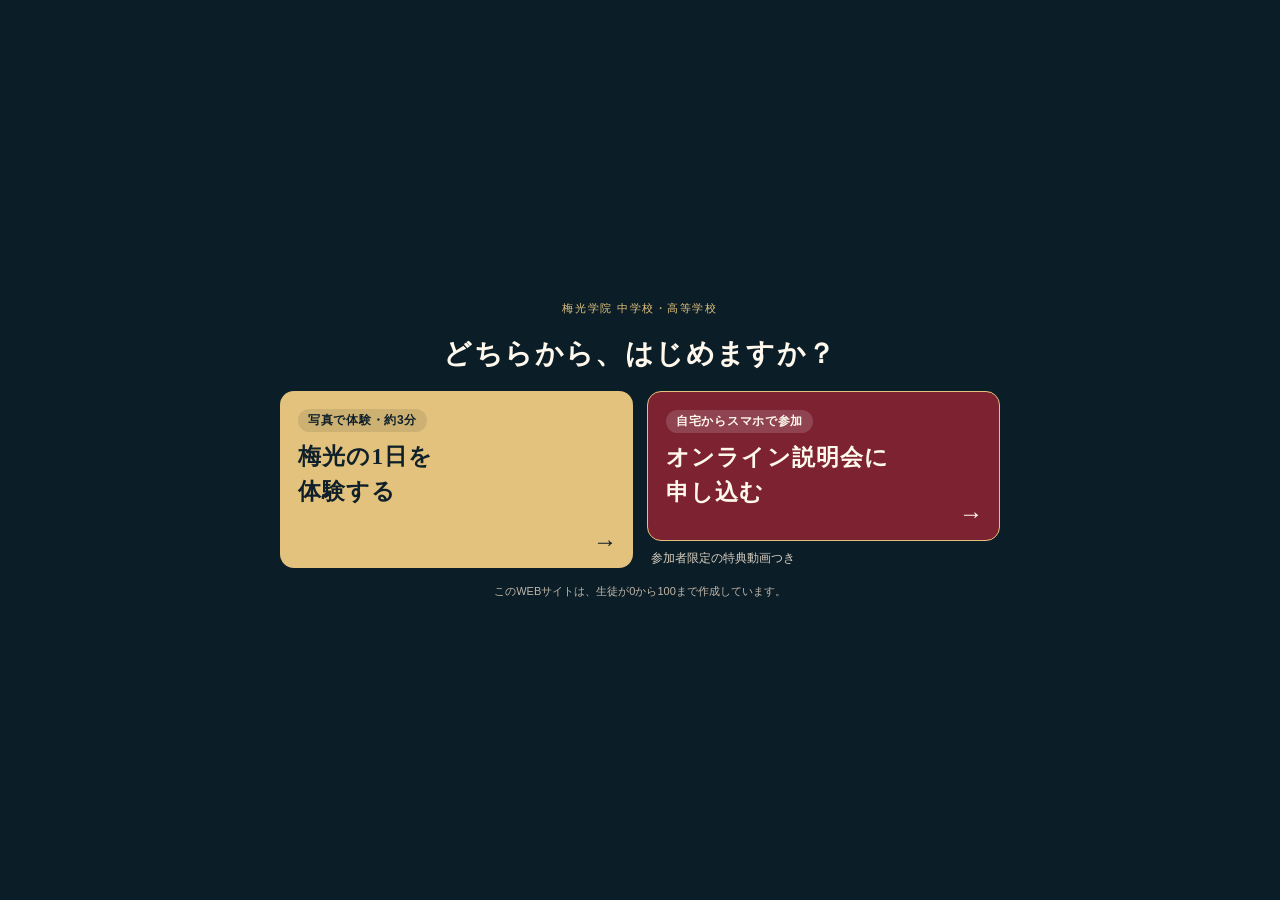
==== commit 7cdeb2ac: "Add how-to step after choosing the day experience: turn the phone sideways, then three controls Co-A" ====
--- a/index.html
+++ b/index.html
@@ -1,4 +1,4 @@
-<!doctype html><html lang="ja"><head><meta charset="utf-8"><meta name="viewport" content="width=device-width,initial-scale=1"><meta name="robots" content="noindex,nofollow"><meta name="theme-color" content="#182823"><title>もし、梅光を選んだら。｜梅光の一日・ローカル試作</title><link rel="preload" as="image" href="assets/morning-home.webp"><link rel="preload" as="image" href="assets/sea-view.webp"><link rel="stylesheet" href="styles.css?v=1027c"><script>window.BAIKO_BGM='assets/after-opening-b.mp3'</script><script src="config.js?v=1027b" defer></script><script src="app.js?v=1027a" defer></script><link rel="stylesheet" href="opening-b.css?v=1017e"><script src="opening-b.js?v=1027a" defer></script></head><body><div id="guide" role="dialog" aria-modal="true" aria-labelledby="guide-title"><div class="gd-card"><p class="gd-school">梅光学院 中学校・高等学校</p><h2 id="guide-title">どちらから、<br class="gd-br">はじめますか？</h2><div class="gd-choices"><div class="gd-choice gd-choice-day"><button type="button" id="guide-start"><span class="gd-tag">写真で体験・約3分</span><b>梅光の1日を<br>体験する</b><span class="gd-go" aria-hidden="true">→</span></button><p class="gd-tip"><svg class="gd-phone" viewBox="0 0 64 64" aria-hidden="true"><rect x="20" y="6" width="24" height="52" rx="5" fill="none" stroke="currentColor" stroke-width="3"/><circle cx="32" cy="51" r="2" fill="currentColor"/></svg>スマホを横にすると、写真が画面いっぱいに</p><button type="button" id="guide-portrait">縦のままはじめる</button></div><div class="gd-choice gd-choice-online"><button type="button" id="guide-online"><span class="gd-tag">自宅からスマホで参加</span><b>オンライン説明会に<br>申し込む</b><span class="gd-go" aria-hidden="true">→</span></button><p class="gd-tip">参加者限定の特典動画つき</p></div></div><p class="gd-made">このWEBサイトは、生徒が0から100まで作成しています。</p></div></div><script>(function(){var g=document.getElementById('guide');try{if(sessionStorage.getItem('baiko-guide-ok'))g.hidden=true;}catch(e){}function close(){g.hidden=true;try{sessionStorage.setItem('baiko-guide-ok','1');}catch(e){}}document.getElementById('guide-online').addEventListener('click',function(){close();document.getElementById('online-shortcut').click();});document.getElementById('guide-start').addEventListener('click',close);document.getElementById('guide-portrait').addEventListener('click',close);})();</script><section id="opening" class="ob" role="region" aria-label="スクロールで進むオープニング" tabindex="-1" hidden>
+<!doctype html><html lang="ja"><head><meta charset="utf-8"><meta name="viewport" content="width=device-width,initial-scale=1"><meta name="robots" content="noindex,nofollow"><meta name="theme-color" content="#182823"><title>もし、梅光を選んだら。｜梅光の一日・ローカル試作</title><link rel="preload" as="image" href="assets/morning-home.webp"><link rel="preload" as="image" href="assets/sea-view.webp"><link rel="stylesheet" href="styles.css?v=1027c"><link rel="stylesheet" href="howto.css?v=1027e"><script>window.BAIKO_BGM='assets/after-opening-b.mp3'</script><script src="config.js?v=1027b" defer></script><script src="app.js?v=1027a" defer></script><link rel="stylesheet" href="opening-b.css?v=1017e"><script src="opening-b.js?v=1027a" defer></script></head><body><div id="guide" role="dialog" aria-modal="true" aria-labelledby="guide-title"><div class="gd-card"><p class="gd-school">梅光学院 中学校・高等学校</p><h2 id="guide-title">どちらから、<br class="gd-br">はじめますか？</h2><div class="gd-choices"><div class="gd-choice gd-choice-day"><button type="button" id="guide-start"><span class="gd-tag">写真で体験・約3分</span><b>梅光の1日を<br>体験する</b><span class="gd-go" aria-hidden="true">→</span></button></div><div class="gd-choice gd-choice-online"><button type="button" id="guide-online"><span class="gd-tag">自宅からスマホで参加</span><b>オンライン説明会に<br>申し込む</b><span class="gd-go" aria-hidden="true">→</span></button><p class="gd-tip">参加者限定の特典動画つき</p></div></div><div class="gd-howto"><h2 class="gd-howto-title">はじめる前に</h2><div class="gd-rot"><div class="gd-rot-p"><svg class="gd-phone" viewBox="0 0 64 64" aria-hidden="true"><rect x="20" y="6" width="24" height="52" rx="5" fill="none" stroke="currentColor" stroke-width="3"/><circle cx="32" cy="51" r="2" fill="currentColor"/></svg><span><b>まず、スマホを横にしてください</b><small>写真が画面いっぱいに広がります</small></span></div><div class="gd-rot-l"><span class="gd-check" aria-hidden="true">✓</span><span><b>横向きになりました</b><small>この向きのまま進めます</small></span></div></div><ol class="gd-ops"><li><span class="gd-num" aria-hidden="true">1</span><span><b>画面を上にスワイプ</b><small>朝から夕方まで、一日が進みます（PCはホイール）</small></span></li><li><span class="gd-num" aria-hidden="true">2</span><span><b>最後は、ボタンで好きな場所へ</b><small>写真はドラッグで見回せます</small></span></li><li><span class="gd-num" aria-hidden="true">3</span><span><b>音楽が流れます</b><small>消したいときは「音」ボタンで</small></span></li></ol><button type="button" id="guide-go">はじめる <span aria-hidden="true">→</span></button><button type="button" id="guide-portrait">縦のままはじめる</button></div><p class="gd-made">このWEBサイトは、生徒が0から100まで作成しています。</p></div></div><script>(function(){var g=document.getElementById('guide');try{if(sessionStorage.getItem('baiko-guide-ok'))g.hidden=true;}catch(e){}function close(){g.hidden=true;try{sessionStorage.setItem('baiko-guide-ok','1');}catch(e){}}document.getElementById('guide-online').addEventListener('click',function(){close();document.getElementById('online-shortcut').click();});document.getElementById('guide-start').addEventListener('click',function(){g.classList.add('is-howto');g.scrollTop=0;document.getElementById('guide-go').focus();});document.getElementById('guide-go').addEventListener('click',close);document.getElementById('guide-portrait').addEventListener('click',close);})();</script><section id="opening" class="ob" role="region" aria-label="スクロールで進むオープニング" tabindex="-1" hidden>
 <div class="ob-sticky">
 <div class="ob-world" aria-hidden="true"></div><div class="ob-rays" aria-hidden="true"></div><div class="ob-leak" aria-hidden="true"></div>
 <canvas class="ob-particles" aria-hidden="true"></canvas><div class="ob-vignette" aria-hidden="true"></div><div class="ob-grain" aria-hidden="true"></div>
--- a/howto.css
+++ b/howto.css
@@ -0,0 +1,36 @@
+/* 2026-10-27: after choosing "walk the day", a how-to step: turn the phone sideways, then the three controls. */
+#guide .gd-howto{display:none;flex-direction:column;gap:12px}
+#guide.is-howto .gd-howto{display:flex}
+#guide.is-howto .gd-choices,#guide.is-howto #guide-title{display:none}
+#guide .gd-howto-title{font-family:var(--serif);font-size:clamp(21px,5.6vw,26px);font-weight:600;line-height:1.5;letter-spacing:.05em;text-align:center}
+#guide .gd-rot{display:none;align-items:center;gap:16px;padding:14px 16px;border:1.5px solid #e2c27c;border-radius:14px;background:#e2c27c1f}
+#guide .gd-rot .gd-phone{width:56px;height:56px}
+#guide .gd-rot b{display:block;font-size:17px;font-weight:700;line-height:1.5;letter-spacing:.04em}
+#guide .gd-rot small{display:block;font-size:12px;color:#d9cfc0;line-height:1.6}
+#guide .gd-rot-l{display:none}
+#guide .gd-rot-l .gd-check{flex:none;width:56px;height:56px;display:grid;place-items:center;border-radius:50%;background:#e2c27c;color:#10202a;font-size:30px;font-weight:700}
+#guide .gd-rot-p,#guide .gd-rot-l{align-items:center;gap:16px}
+#guide .gd-rot-p{display:flex}
+@media(max-width:600px) and (orientation:portrait),(max-height:520px) and (orientation:landscape){#guide .gd-rot{display:flex}}
+@media(orientation:landscape){#guide .gd-rot-p{display:none}#guide .gd-rot-l{display:flex}}
+#guide .gd-ops{list-style:none;margin:0;padding:0;display:flex;flex-direction:column;gap:8px}
+#guide .gd-ops li{display:flex;align-items:center;gap:14px;padding:10px 14px;border:1px solid #ffffff33;border-radius:10px;background:#ffffff0d}
+#guide .gd-ops .gd-num{flex:none;width:30px;height:30px;display:grid;place-items:center;border:1.5px solid #e2c27c;border-radius:50%;color:#e2c27c;font-family:var(--serif);font-size:15px}
+#guide .gd-ops b{display:block;font-size:15px;font-weight:600;letter-spacing:.03em;line-height:1.5}
+#guide .gd-ops small{display:block;font-size:12px;color:#d9cfc0;line-height:1.6}
+#guide-go{min-height:54px;padding:12px 22px;border-radius:999px;background:#e2c27c;color:#10202a;font-size:17px;font-weight:700;letter-spacing:.08em}
+#guide-go:focus-visible{outline:3px solid #fff8ec;outline-offset:3px}
+#guide-portrait{align-self:center}
+@media(orientation:landscape) and (max-height:520px){
+#guide.is-howto{align-items:flex-start}
+#guide .gd-howto{display:none;flex-direction:row;flex-wrap:wrap;column-gap:14px;row-gap:8px;align-items:center}
+#guide.is-howto .gd-howto{display:flex}
+#guide .gd-howto-title{display:none}
+#guide .gd-rot{flex:1 1 100%;padding:8px 14px}
+#guide .gd-rot .gd-check{width:34px;height:34px;font-size:20px}
+#guide .gd-rot b{font-size:15px}
+#guide .gd-ops{flex:1 1 55%;gap:5px}
+#guide .gd-ops li{padding:6px 10px}
+#guide .gd-ops b{font-size:13px}#guide .gd-ops small{font-size:11px}
+#guide-go{flex:1 1 30%;min-height:46px}
+}
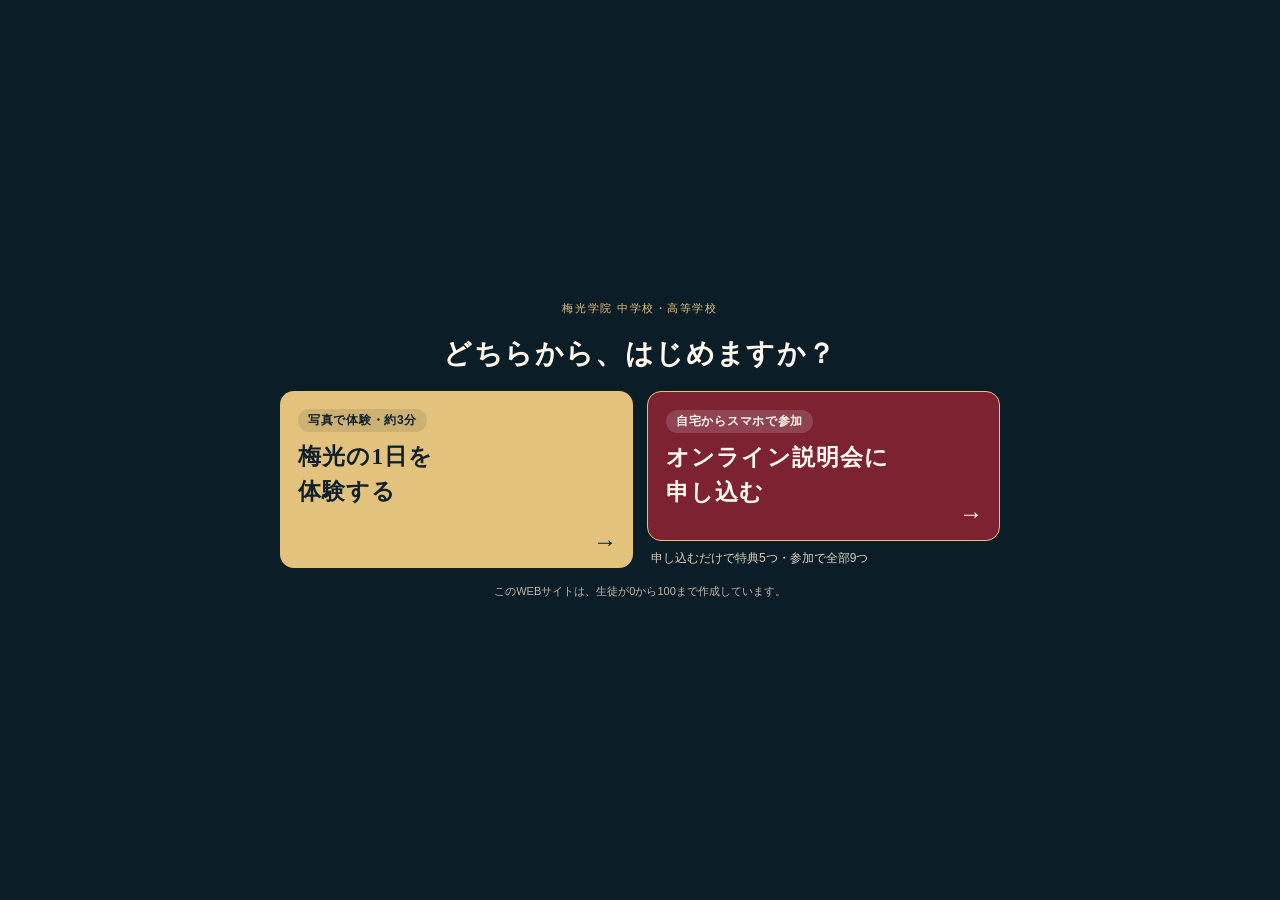
==== commit 058a6649: "Update the entry-card perk line and bump asset versions The line under the online-session card now m" ====
--- a/index.html
+++ b/index.html
@@ -1,4 +1,4 @@
-<!doctype html><html lang="ja"><head><meta charset="utf-8"><meta name="viewport" content="width=device-width,initial-scale=1"><meta name="robots" content="noindex,nofollow"><meta name="theme-color" content="#182823"><title>もし、梅光を選んだら。｜梅光の一日・ローカル試作</title><link rel="preload" as="image" href="assets/morning-home.webp"><link rel="preload" as="image" href="assets/sea-view.webp"><link rel="stylesheet" href="styles.css?v=1027c"><link rel="stylesheet" href="howto.css?v=1027e"><script>window.BAIKO_BGM='assets/after-opening-b.mp3'</script><script src="config.js?v=1027b" defer></script><script src="app.js?v=1027a" defer></script><link rel="stylesheet" href="opening-b.css?v=1017e"><script src="opening-b.js?v=1027a" defer></script></head><body><div id="guide" role="dialog" aria-modal="true" aria-labelledby="guide-title"><div class="gd-card"><p class="gd-school">梅光学院 中学校・高等学校</p><h2 id="guide-title">どちらから、<br class="gd-br">はじめますか？</h2><div class="gd-choices"><div class="gd-choice gd-choice-day"><button type="button" id="guide-start"><span class="gd-tag">写真で体験・約3分</span><b>梅光の1日を<br>体験する</b><span class="gd-go" aria-hidden="true">→</span></button></div><div class="gd-choice gd-choice-online"><button type="button" id="guide-online"><span class="gd-tag">自宅からスマホで参加</span><b>オンライン説明会に<br>申し込む</b><span class="gd-go" aria-hidden="true">→</span></button><p class="gd-tip">参加者限定の特典動画つき</p></div></div><div class="gd-howto"><h2 class="gd-howto-title">はじめる前に</h2><div class="gd-rot"><div class="gd-rot-p"><svg class="gd-phone" viewBox="0 0 64 64" aria-hidden="true"><rect x="20" y="6" width="24" height="52" rx="5" fill="none" stroke="currentColor" stroke-width="3"/><circle cx="32" cy="51" r="2" fill="currentColor"/></svg><span><b>まず、スマホを横にしてください</b><small>写真が画面いっぱいに広がります</small></span></div><div class="gd-rot-l"><span class="gd-check" aria-hidden="true">✓</span><span><b>横向きになりました</b><small>この向きのまま進めます</small></span></div></div><ol class="gd-ops"><li><span class="gd-num" aria-hidden="true">1</span><span><b>画面を上にスワイプ</b><small>朝から夕方まで、一日が進みます（PCはホイール）</small></span></li><li><span class="gd-num" aria-hidden="true">2</span><span><b>最後は、ボタンで好きな場所へ</b><small>写真はドラッグで見回せます</small></span></li><li><span class="gd-num" aria-hidden="true">3</span><span><b>音楽が流れます</b><small>消したいときは「音」ボタンで</small></span></li></ol><button type="button" id="guide-go">はじめる <span aria-hidden="true">→</span></button><button type="button" id="guide-portrait">縦のままはじめる</button></div><p class="gd-made">このWEBサイトは、生徒が0から100まで作成しています。</p></div></div><script>(function(){var g=document.getElementById('guide');try{if(sessionStorage.getItem('baiko-guide-ok'))g.hidden=true;}catch(e){}function close(){g.hidden=true;try{sessionStorage.setItem('baiko-guide-ok','1');}catch(e){}}document.getElementById('guide-online').addEventListener('click',function(){close();document.getElementById('online-shortcut').click();});document.getElementById('guide-start').addEventListener('click',function(){g.classList.add('is-howto');g.scrollTop=0;document.getElementById('guide-go').focus();});document.getElementById('guide-go').addEventListener('click',close);document.getElementById('guide-portrait').addEventListener('click',close);})();</script><section id="opening" class="ob" role="region" aria-label="スクロールで進むオープニング" tabindex="-1" hidden>
+<!doctype html><html lang="ja"><head><meta charset="utf-8"><meta name="viewport" content="width=device-width,initial-scale=1"><meta name="robots" content="noindex,nofollow"><meta name="theme-color" content="#182823"><title>もし、梅光を選んだら。｜梅光の一日・ローカル試作</title><link rel="preload" as="image" href="assets/morning-home.webp"><link rel="preload" as="image" href="assets/sea-view.webp"><link rel="stylesheet" href="styles.css?v=1027f"><link rel="stylesheet" href="howto.css?v=1027e"><script>window.BAIKO_BGM='assets/after-opening-b.mp3'</script><script src="config.js?v=1027f" defer></script><script src="app.js?v=1027f" defer></script><link rel="stylesheet" href="opening-b.css?v=1017e"><script src="opening-b.js?v=1027a" defer></script></head><body><div id="guide" role="dialog" aria-modal="true" aria-labelledby="guide-title"><div class="gd-card"><p class="gd-school">梅光学院 中学校・高等学校</p><h2 id="guide-title">どちらから、<br class="gd-br">はじめますか？</h2><div class="gd-choices"><div class="gd-choice gd-choice-day"><button type="button" id="guide-start"><span class="gd-tag">写真で体験・約3分</span><b>梅光の1日を<br>体験する</b><span class="gd-go" aria-hidden="true">→</span></button></div><div class="gd-choice gd-choice-online"><button type="button" id="guide-online"><span class="gd-tag">自宅からスマホで参加</span><b>オンライン説明会に<br>申し込む</b><span class="gd-go" aria-hidden="true">→</span></button><p class="gd-tip">申し込むだけで特典5つ・参加で全部9つ</p></div></div><div class="gd-howto"><h2 class="gd-howto-title">はじめる前に</h2><div class="gd-rot"><div class="gd-rot-p"><svg class="gd-phone" viewBox="0 0 64 64" aria-hidden="true"><rect x="20" y="6" width="24" height="52" rx="5" fill="none" stroke="currentColor" stroke-width="3"/><circle cx="32" cy="51" r="2" fill="currentColor"/></svg><span><b>まず、スマホを横にしてください</b><small>写真が画面いっぱいに広がります</small></span></div><div class="gd-rot-l"><span class="gd-check" aria-hidden="true">✓</span><span><b>横向きになりました</b><small>この向きのまま進めます</small></span></div></div><ol class="gd-ops"><li><span class="gd-num" aria-hidden="true">1</span><span><b>画面を上にスワイプ</b><small>朝から夕方まで、一日が進みます（PCはホイール）</small></span></li><li><span class="gd-num" aria-hidden="true">2</span><span><b>最後は、ボタンで好きな場所へ</b><small>写真はドラッグで見回せます</small></span></li><li><span class="gd-num" aria-hidden="true">3</span><span><b>音楽が流れます</b><small>消したいときは「音」ボタンで</small></span></li></ol><button type="button" id="guide-go">はじめる <span aria-hidden="true">→</span></button><button type="button" id="guide-portrait">縦のままはじめる</button></div><p class="gd-made">このWEBサイトは、生徒が0から100まで作成しています。</p></div></div><script>(function(){var g=document.getElementById('guide');try{if(sessionStorage.getItem('baiko-guide-ok'))g.hidden=true;}catch(e){}function close(){g.hidden=true;try{sessionStorage.setItem('baiko-guide-ok','1');}catch(e){}}document.getElementById('guide-online').addEventListener('click',function(){close();document.getElementById('online-shortcut').click();});document.getElementById('guide-start').addEventListener('click',function(){g.classList.add('is-howto');g.scrollTop=0;document.getElementById('guide-go').focus();});document.getElementById('guide-go').addEventListener('click',close);document.getElementById('guide-portrait').addEventListener('click',close);})();</script><section id="opening" class="ob" role="region" aria-label="スクロールで進むオープニング" tabindex="-1" hidden>
 <div class="ob-sticky">
 <div class="ob-world" aria-hidden="true"></div><div class="ob-rays" aria-hidden="true"></div><div class="ob-leak" aria-hidden="true"></div>
 <canvas class="ob-particles" aria-hidden="true"></canvas><div class="ob-vignette" aria-hidden="true"></div><div class="ob-grain" aria-hidden="true"></div>
--- a/styles.css
+++ b/styles.css
@@ -211,6 +211,8 @@
 #perk-card{margin-top:20px;max-width:420px;padding:18px 20px 20px;background:#fffdf8f2;color:#2a1b1e;border:2px solid #7d2231;box-shadow:0 0 0 3px #fffdf8f2,0 0 0 4px #b8924a,0 10px 30px #0006;text-shadow:none}
 #perk-card .perk-tag{display:inline-block;padding:3px 10px;background:#7d2231;color:#fff;font-size:10px;font-weight:700;letter-spacing:.2em}
 #perk-card .perk-items{list-style:none;display:grid;grid-template-columns:1fr 1fr;gap:8px;margin:10px 0 0;padding:0}
+#perk-card .perk-group{margin:10px 0 0;font-size:11px;font-weight:700;letter-spacing:.08em;color:#7d2231}
+#perk-card .perk-group+.perk-items{margin-top:4px}
 #perk-card .perk-items li{display:grid;align-content:start;gap:2px;padding:9px 10px;background:#f5ece0;border-top:2px solid #b8924a}
 #perk-card .perk-items b{font-family:var(--serif);font-size:15px;font-weight:600;line-height:1.45;color:#7d2231}
 #perk-card .perk-items span{font-size:10.5px;line-height:1.6;color:#4a3a3c}
@@ -233,7 +235,7 @@
 @media(max-width:700px) and (orientation:portrait) and (max-height:700px){#experience[data-scene=online]{--photo-h:min(30vw,14svh)}}
 /* Online-session scene: the fixed CTA would point to the page you are already on, so the in-page apply button takes its place. Phones keep the perk card to names + one-line steps. */
 body:has(#experience[data-scene=online]) #online-shortcut{display:none}
-@media(max-width:700px) and (orientation:portrait){#perk-card .perk-items span{display:none}#perk-card .perk-items li{padding:6px 8px}#perk-card .perk-how{margin-top:8px;font-size:10px}#perk-card .perk-line{min-height:40px}#perk-card .perk-apply{margin-top:10px;min-height:48px;font-size:14px}}
+@media(max-width:700px) and (orientation:portrait){#perk-card .perk-items span{display:none}#perk-card .perk-items{grid-template-columns:repeat(3,1fr);gap:5px}#perk-card .perk-items b{font-size:12px;line-height:1.4}#perk-card .perk-group{margin-top:8px;font-size:10.5px}#perk-card .perk-items li{padding:5px 6px}#perk-card .perk-how{margin-top:8px;font-size:10px}#perk-card .perk-line{min-height:40px}#perk-card .perk-apply{margin-top:10px;min-height:48px;font-size:14px}}
 /* Phones, redesigned (2026-10-16): phones are the main screen.
    The photo runs edge to edge from the very top under the header, slightly zoomed in on the landscape shot;
    below it the backdrop is dimmed so the words read cleanly; the steps forward are compact so every choice stays on screen. */
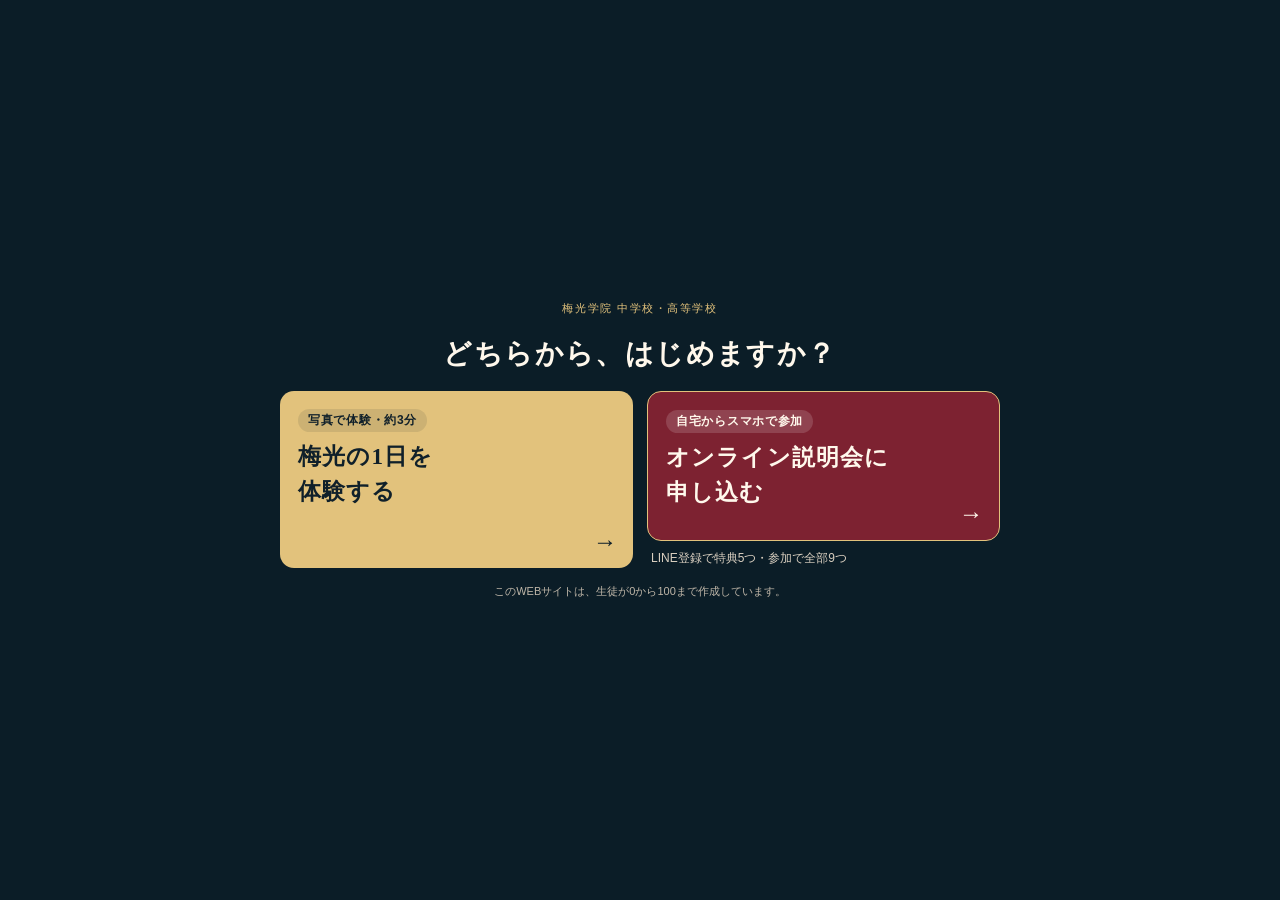
==== commit b1cb8caf: "Fix perk wording to match the LINE step delivery and show the 20:00 start time Perks are delivered o" ====
--- a/index.html
+++ b/index.html
@@ -1,4 +1,4 @@
-<!doctype html><html lang="ja"><head><meta charset="utf-8"><meta name="viewport" content="width=device-width,initial-scale=1"><meta name="robots" content="noindex,nofollow"><meta name="theme-color" content="#182823"><title>もし、梅光を選んだら。｜梅光の一日・ローカル試作</title><link rel="preload" as="image" href="assets/morning-home.webp"><link rel="preload" as="image" href="assets/sea-view.webp"><link rel="stylesheet" href="styles.css?v=1027f"><link rel="stylesheet" href="howto.css?v=1027e"><script>window.BAIKO_BGM='assets/after-opening-b.mp3'</script><script src="config.js?v=1027f" defer></script><script src="app.js?v=1027f" defer></script><link rel="stylesheet" href="opening-b.css?v=1017e"><script src="opening-b.js?v=1027a" defer></script></head><body><div id="guide" role="dialog" aria-modal="true" aria-labelledby="guide-title"><div class="gd-card"><p class="gd-school">梅光学院 中学校・高等学校</p><h2 id="guide-title">どちらから、<br class="gd-br">はじめますか？</h2><div class="gd-choices"><div class="gd-choice gd-choice-day"><button type="button" id="guide-start"><span class="gd-tag">写真で体験・約3分</span><b>梅光の1日を<br>体験する</b><span class="gd-go" aria-hidden="true">→</span></button></div><div class="gd-choice gd-choice-online"><button type="button" id="guide-online"><span class="gd-tag">自宅からスマホで参加</span><b>オンライン説明会に<br>申し込む</b><span class="gd-go" aria-hidden="true">→</span></button><p class="gd-tip">申し込むだけで特典5つ・参加で全部9つ</p></div></div><div class="gd-howto"><h2 class="gd-howto-title">はじめる前に</h2><div class="gd-rot"><div class="gd-rot-p"><svg class="gd-phone" viewBox="0 0 64 64" aria-hidden="true"><rect x="20" y="6" width="24" height="52" rx="5" fill="none" stroke="currentColor" stroke-width="3"/><circle cx="32" cy="51" r="2" fill="currentColor"/></svg><span><b>まず、スマホを横にしてください</b><small>写真が画面いっぱいに広がります</small></span></div><div class="gd-rot-l"><span class="gd-check" aria-hidden="true">✓</span><span><b>横向きになりました</b><small>この向きのまま進めます</small></span></div></div><ol class="gd-ops"><li><span class="gd-num" aria-hidden="true">1</span><span><b>画面を上にスワイプ</b><small>朝から夕方まで、一日が進みます（PCはホイール）</small></span></li><li><span class="gd-num" aria-hidden="true">2</span><span><b>最後は、ボタンで好きな場所へ</b><small>写真はドラッグで見回せます</small></span></li><li><span class="gd-num" aria-hidden="true">3</span><span><b>音楽が流れます</b><small>消したいときは「音」ボタンで</small></span></li></ol><button type="button" id="guide-go">はじめる <span aria-hidden="true">→</span></button><button type="button" id="guide-portrait">縦のままはじめる</button></div><p class="gd-made">このWEBサイトは、生徒が0から100まで作成しています。</p></div></div><script>(function(){var g=document.getElementById('guide');try{if(sessionStorage.getItem('baiko-guide-ok'))g.hidden=true;}catch(e){}function close(){g.hidden=true;try{sessionStorage.setItem('baiko-guide-ok','1');}catch(e){}}document.getElementById('guide-online').addEventListener('click',function(){close();document.getElementById('online-shortcut').click();});document.getElementById('guide-start').addEventListener('click',function(){g.classList.add('is-howto');g.scrollTop=0;document.getElementById('guide-go').focus();});document.getElementById('guide-go').addEventListener('click',close);document.getElementById('guide-portrait').addEventListener('click',close);})();</script><section id="opening" class="ob" role="region" aria-label="スクロールで進むオープニング" tabindex="-1" hidden>
+<!doctype html><html lang="ja"><head><meta charset="utf-8"><meta name="viewport" content="width=device-width,initial-scale=1"><meta name="robots" content="noindex,nofollow"><meta name="theme-color" content="#182823"><title>もし、梅光を選んだら。｜梅光の一日・ローカル試作</title><link rel="preload" as="image" href="assets/morning-home.webp"><link rel="preload" as="image" href="assets/sea-view.webp"><link rel="stylesheet" href="styles.css?v=1027g"><link rel="stylesheet" href="howto.css?v=1027e"><script>window.BAIKO_BGM='assets/after-opening-b.mp3'</script><script src="config.js?v=1027g" defer></script><script src="app.js?v=1027g" defer></script><link rel="stylesheet" href="opening-b.css?v=1017e"><script src="opening-b.js?v=1027a" defer></script></head><body><div id="guide" role="dialog" aria-modal="true" aria-labelledby="guide-title"><div class="gd-card"><p class="gd-school">梅光学院 中学校・高等学校</p><h2 id="guide-title">どちらから、<br class="gd-br">はじめますか？</h2><div class="gd-choices"><div class="gd-choice gd-choice-day"><button type="button" id="guide-start"><span class="gd-tag">写真で体験・約3分</span><b>梅光の1日を<br>体験する</b><span class="gd-go" aria-hidden="true">→</span></button></div><div class="gd-choice gd-choice-online"><button type="button" id="guide-online"><span class="gd-tag">自宅からスマホで参加</span><b>オンライン説明会に<br>申し込む</b><span class="gd-go" aria-hidden="true">→</span></button><p class="gd-tip">LINE登録で特典5つ・参加で全部9つ</p></div></div><div class="gd-howto"><h2 class="gd-howto-title">はじめる前に</h2><div class="gd-rot"><div class="gd-rot-p"><svg class="gd-phone" viewBox="0 0 64 64" aria-hidden="true"><rect x="20" y="6" width="24" height="52" rx="5" fill="none" stroke="currentColor" stroke-width="3"/><circle cx="32" cy="51" r="2" fill="currentColor"/></svg><span><b>まず、スマホを横にしてください</b><small>写真が画面いっぱいに広がります</small></span></div><div class="gd-rot-l"><span class="gd-check" aria-hidden="true">✓</span><span><b>横向きになりました</b><small>この向きのまま進めます</small></span></div></div><ol class="gd-ops"><li><span class="gd-num" aria-hidden="true">1</span><span><b>画面を上にスワイプ</b><small>朝から夕方まで、一日が進みます（PCはホイール）</small></span></li><li><span class="gd-num" aria-hidden="true">2</span><span><b>最後は、ボタンで好きな場所へ</b><small>写真はドラッグで見回せます</small></span></li><li><span class="gd-num" aria-hidden="true">3</span><span><b>音楽が流れます</b><small>消したいときは「音」ボタンで</small></span></li></ol><button type="button" id="guide-go">はじめる <span aria-hidden="true">→</span></button><button type="button" id="guide-portrait">縦のままはじめる</button></div><p class="gd-made">このWEBサイトは、生徒が0から100まで作成しています。</p></div></div><script>(function(){var g=document.getElementById('guide');try{if(sessionStorage.getItem('baiko-guide-ok'))g.hidden=true;}catch(e){}function close(){g.hidden=true;try{sessionStorage.setItem('baiko-guide-ok','1');}catch(e){}}document.getElementById('guide-online').addEventListener('click',function(){close();document.getElementById('online-shortcut').click();});document.getElementById('guide-start').addEventListener('click',function(){g.classList.add('is-howto');g.scrollTop=0;document.getElementById('guide-go').focus();});document.getElementById('guide-go').addEventListener('click',close);document.getElementById('guide-portrait').addEventListener('click',close);})();</script><section id="opening" class="ob" role="region" aria-label="スクロールで進むオープニング" tabindex="-1" hidden>
 <div class="ob-sticky">
 <div class="ob-world" aria-hidden="true"></div><div class="ob-rays" aria-hidden="true"></div><div class="ob-leak" aria-hidden="true"></div>
 <canvas class="ob-particles" aria-hidden="true"></canvas><div class="ob-vignette" aria-hidden="true"></div><div class="ob-grain" aria-hidden="true"></div>
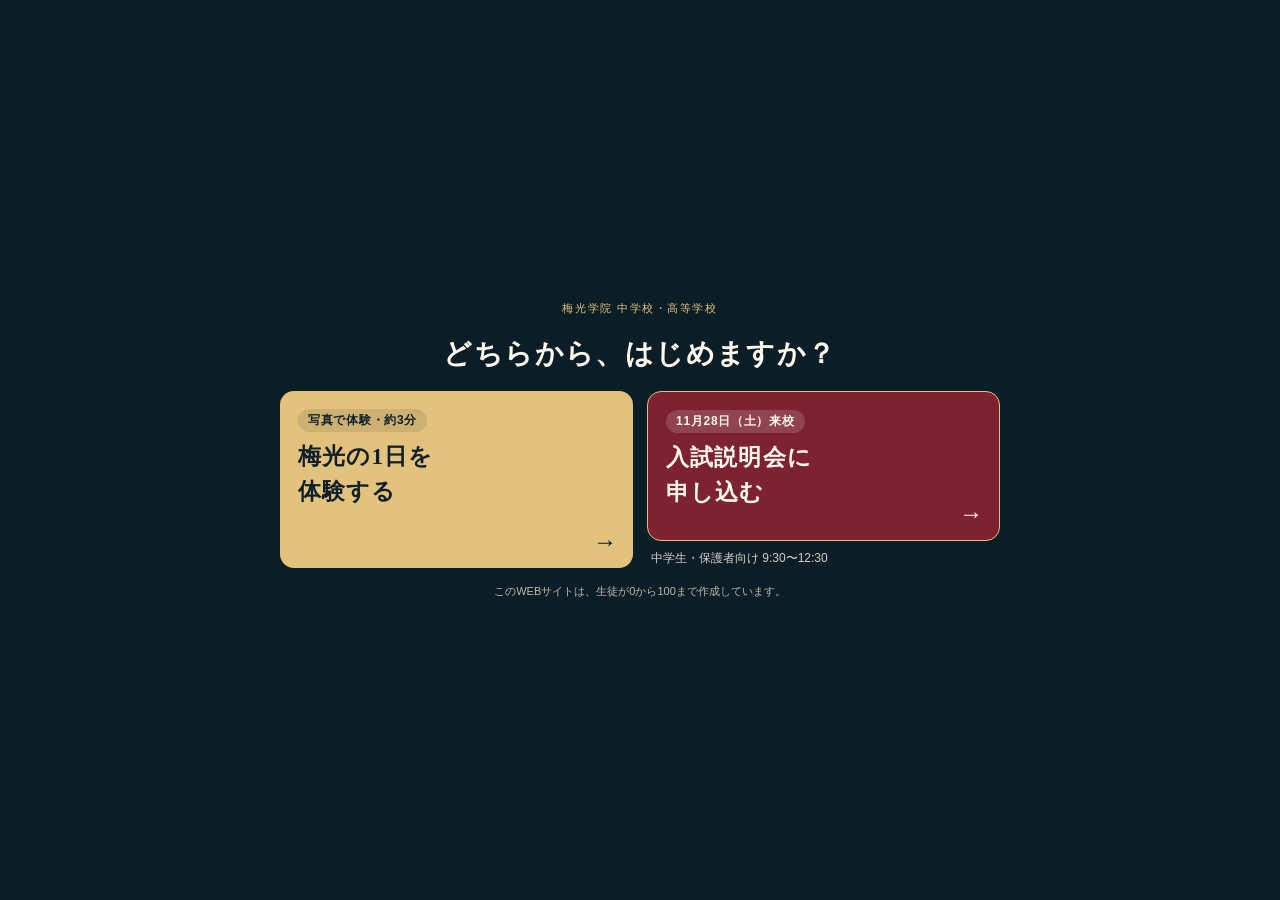
==== commit 5e22a392: "Switch the apply route from the online session to the 11/28 entrance-exam briefing All apply buttons" ====
--- a/index.html
+++ b/index.html
@@ -1,4 +1,4 @@
-<!doctype html><html lang="ja"><head><meta charset="utf-8"><meta name="viewport" content="width=device-width,initial-scale=1"><meta name="robots" content="noindex,nofollow"><meta name="theme-color" content="#182823"><title>もし、梅光を選んだら。｜梅光の一日・ローカル試作</title><link rel="preload" as="image" href="assets/morning-home.webp"><link rel="preload" as="image" href="assets/sea-view.webp"><link rel="stylesheet" href="styles.css?v=1027g"><link rel="stylesheet" href="howto.css?v=1027e"><script>window.BAIKO_BGM='assets/after-opening-b.mp3'</script><script src="config.js?v=1027g" defer></script><script src="app.js?v=1027g" defer></script><link rel="stylesheet" href="opening-b.css?v=1017e"><script src="opening-b.js?v=1027a" defer></script></head><body><div id="guide" role="dialog" aria-modal="true" aria-labelledby="guide-title"><div class="gd-card"><p class="gd-school">梅光学院 中学校・高等学校</p><h2 id="guide-title">どちらから、<br class="gd-br">はじめますか？</h2><div class="gd-choices"><div class="gd-choice gd-choice-day"><button type="button" id="guide-start"><span class="gd-tag">写真で体験・約3分</span><b>梅光の1日を<br>体験する</b><span class="gd-go" aria-hidden="true">→</span></button></div><div class="gd-choice gd-choice-online"><button type="button" id="guide-online"><span class="gd-tag">自宅からスマホで参加</span><b>オンライン説明会に<br>申し込む</b><span class="gd-go" aria-hidden="true">→</span></button><p class="gd-tip">LINE登録で特典5つ・参加で全部9つ</p></div></div><div class="gd-howto"><h2 class="gd-howto-title">はじめる前に</h2><div class="gd-rot"><div class="gd-rot-p"><svg class="gd-phone" viewBox="0 0 64 64" aria-hidden="true"><rect x="20" y="6" width="24" height="52" rx="5" fill="none" stroke="currentColor" stroke-width="3"/><circle cx="32" cy="51" r="2" fill="currentColor"/></svg><span><b>まず、スマホを横にしてください</b><small>写真が画面いっぱいに広がります</small></span></div><div class="gd-rot-l"><span class="gd-check" aria-hidden="true">✓</span><span><b>横向きになりました</b><small>この向きのまま進めます</small></span></div></div><ol class="gd-ops"><li><span class="gd-num" aria-hidden="true">1</span><span><b>画面を上にスワイプ</b><small>朝から夕方まで、一日が進みます（PCはホイール）</small></span></li><li><span class="gd-num" aria-hidden="true">2</span><span><b>最後は、ボタンで好きな場所へ</b><small>写真はドラッグで見回せます</small></span></li><li><span class="gd-num" aria-hidden="true">3</span><span><b>音楽が流れます</b><small>消したいときは「音」ボタンで</small></span></li></ol><button type="button" id="guide-go">はじめる <span aria-hidden="true">→</span></button><button type="button" id="guide-portrait">縦のままはじめる</button></div><p class="gd-made">このWEBサイトは、生徒が0から100まで作成しています。</p></div></div><script>(function(){var g=document.getElementById('guide');try{if(sessionStorage.getItem('baiko-guide-ok'))g.hidden=true;}catch(e){}function close(){g.hidden=true;try{sessionStorage.setItem('baiko-guide-ok','1');}catch(e){}}document.getElementById('guide-online').addEventListener('click',function(){close();document.getElementById('online-shortcut').click();});document.getElementById('guide-start').addEventListener('click',function(){g.classList.add('is-howto');g.scrollTop=0;document.getElementById('guide-go').focus();});document.getElementById('guide-go').addEventListener('click',close);document.getElementById('guide-portrait').addEventListener('click',close);})();</script><section id="opening" class="ob" role="region" aria-label="スクロールで進むオープニング" tabindex="-1" hidden>
+<!doctype html><html lang="ja"><head><meta charset="utf-8"><meta name="viewport" content="width=device-width,initial-scale=1"><meta name="robots" content="noindex,nofollow"><meta name="theme-color" content="#182823"><title>もし、梅光を選んだら。｜梅光の一日・ローカル試作</title><link rel="preload" as="image" href="assets/morning-home.webp"><link rel="preload" as="image" href="assets/sea-view.webp"><link rel="stylesheet" href="styles.css?v=1030still"><link rel="stylesheet" href="howto.css?v=1027e"><script>window.BAIKO_BGM='assets/after-opening-b.mp3'</script><script src="config.js?v=1114hp" defer></script><script src="app.js?v=1114hp" defer></script><link rel="stylesheet" href="opening-b.css?v=1017e"><script src="opening-b.js?v=1027a" defer></script></head><body><div id="guide" role="dialog" aria-modal="true" aria-labelledby="guide-title"><div class="gd-card"><p class="gd-school">梅光学院 中学校・高等学校</p><h2 id="guide-title">どちらから、<br class="gd-br">はじめますか？</h2><div class="gd-choices"><div class="gd-choice gd-choice-day"><button type="button" id="guide-start"><span class="gd-tag">写真で体験・約3分</span><b>梅光の1日を<br>体験する</b><span class="gd-go" aria-hidden="true">→</span></button></div><div class="gd-choice gd-choice-online"><button type="button" id="guide-online"><span class="gd-tag">11月28日（土）来校</span><b>入試説明会に<br>申し込む</b><span class="gd-go" aria-hidden="true">→</span></button><p class="gd-tip">中学生・保護者向け 9:30〜12:30</p></div></div><div class="gd-howto"><h2 class="gd-howto-title">はじめる前に</h2><div class="gd-rot"><div class="gd-rot-p"><svg class="gd-phone" viewBox="0 0 64 64" aria-hidden="true"><rect x="20" y="6" width="24" height="52" rx="5" fill="none" stroke="currentColor" stroke-width="3"/><circle cx="32" cy="51" r="2" fill="currentColor"/></svg><span><b>まず、スマホを横にしてください</b><small>写真が画面いっぱいに広がります</small></span></div><div class="gd-rot-l"><span class="gd-check" aria-hidden="true">✓</span><span><b>横向きになりました</b><small>この向きのまま進めます</small></span></div></div><ol class="gd-ops"><li><span class="gd-num" aria-hidden="true">1</span><span><b>画面を上にスワイプ</b><small>朝から夕方まで、一日が進みます（PCはホイール）</small></span></li><li><span class="gd-num" aria-hidden="true">2</span><span><b>最後は、ボタンで好きな場所へ</b><small>写真はドラッグで見回せます</small></span></li><li><span class="gd-num" aria-hidden="true">3</span><span><b>音楽が流れます</b><small>消したいときは「音」ボタンで</small></span></li></ol><button type="button" id="guide-go">はじめる <span aria-hidden="true">→</span></button><button type="button" id="guide-portrait">縦のままはじめる</button></div><p class="gd-made">このWEBサイトは、生徒が0から100まで作成しています。</p></div></div><script>(function(){var g=document.getElementById('guide');try{if(sessionStorage.getItem('baiko-guide-ok'))g.hidden=true;}catch(e){}function close(){g.hidden=true;try{sessionStorage.setItem('baiko-guide-ok','1');}catch(e){}}document.getElementById('guide-online').addEventListener('click',function(){close();document.getElementById('online-shortcut').click();});document.getElementById('guide-start').addEventListener('click',function(){g.classList.add('is-howto');g.scrollTop=0;document.getElementById('guide-go').focus();});document.getElementById('guide-go').addEventListener('click',close);document.getElementById('guide-portrait').addEventListener('click',close);})();</script><section id="opening" class="ob" role="region" aria-label="スクロールで進むオープニング" tabindex="-1" hidden>
 <div class="ob-sticky">
 <div class="ob-world" aria-hidden="true"></div><div class="ob-rays" aria-hidden="true"></div><div class="ob-leak" aria-hidden="true"></div>
 <canvas class="ob-particles" aria-hidden="true"></canvas><div class="ob-vignette" aria-hidden="true"></div><div class="ob-grain" aria-hidden="true"></div>
@@ -15,4 +15,4 @@
 <div class="scene-caption" id="scene-panel"><p id="scene-progress" aria-live="polite"></p><p id="scene-label">YOUR FIRST DAY IN BAIKO</p><h1 id="scene-title" tabindex="-1">もし、梅光を<br>選んだら。</h1><p id="scene-note">今日は、梅光生の気分で。</p><div id="view-options" aria-label="景色の角度" role="group" hidden></div><div class="actions" id="scene-actions"><button type="button" data-next="stairs">一日をはじめる <span aria-hidden="true">→</span></button></div><p class="interaction-hint" id="interaction-hint">下のボタンを押すと進みます（約2分）。</p></div>
 <footer><button type="button" id="back-button" disabled>← ひとつ戻る</button><ol class="day-track" aria-label="一日の進み具合"><li data-phase="1">朝</li><li data-phase="2">午前</li><li data-phase="3">昼</li><li data-phase="4">休み時間</li><li data-phase="5">放課後</li><li data-phase="6">帰り道</li></ol><button type="button" id="restart-button" disabled>最初から ↺</button></footer>
 <button type="button" class="about-button" id="about-button" aria-label="この体験について">i</button><div id="loading-message" role="status" aria-live="polite"></div><div class="sr-only" id="scene-announcement" role="status" aria-live="polite"></div>
-</main><button id="online-shortcut" type="button"><span class="cta-text">オンライン説明会に申し込む</span><span class="cta-arrow" aria-hidden="true">→</span></button><dialog id="route-dialog" aria-labelledby="route-title"><div class="route-heading"><h2 id="route-title">今日は、どこへ。</h2><button id="route-close" type="button">閉じる ×</button></div><p>一日の好きな場所へ、寄り道する。</p><div id="route-places"></div></dialog><dialog id="about-dialog" aria-labelledby="about-title"><h2 id="about-title">この体験について</h2><p>学校の日常の実写真から、入学後の生活を想像するローカル試作です。言葉は演出用で、写真に写った人の発言ではありません。</p><p>音楽はこのLP用に組んだオリジナルの合成BGMです。青春ムービーは実写真をつないだフォトムービーです。写真は学校生活の実写真で、景色の操作は写真の拡大・移動による表現です。説明会の日時・申込方法は確定後に掲載します。</p><p>このWEBサイトは、生徒が0から100まで作成しています。</p><button type="button" id="about-close">体験に戻る ×</button></dialog><div class="toast" id="status-message" role="status" aria-live="polite"></div><noscript><p class="no-script">ボタンで一日を体験するにはJavaScriptを有効にしてください。<a href="https://www.baiko.ac.jp/highschool/">学校サイトを見る ↗</a></p></noscript></body></html>
+</main><button id="online-shortcut" type="button"><span class="cta-text">11/28 入試説明会に申し込む</span><span class="cta-arrow" aria-hidden="true">→</span></button><dialog id="route-dialog" aria-labelledby="route-title"><div class="route-heading"><h2 id="route-title">今日は、どこへ。</h2><button id="route-close" type="button">閉じる ×</button></div><p>一日の好きな場所へ、寄り道する。</p><div id="route-places"></div></dialog><dialog id="about-dialog" aria-labelledby="about-title"><h2 id="about-title">この体験について</h2><p>学校の日常の実写真から、入学後の生活を想像するローカル試作です。言葉は演出用で、写真に写った人の発言ではありません。</p><p>音楽はこのLP用に組んだオリジナルの合成BGMです。青春ムービーは実写真をつないだフォトムービーです。写真は学校生活の実写真で、景色の操作は写真の拡大・移動による表現です。説明会の日時・申込方法は確定後に掲載します。</p><p>このWEBサイトは、生徒が0から100まで作成しています。</p><button type="button" id="about-close">体験に戻る ×</button></dialog><div class="toast" id="status-message" role="status" aria-live="polite"></div><noscript><p class="no-script">ボタンで一日を体験するにはJavaScriptを有効にしてください。<a href="https://www.baiko.ac.jp/highschool/">学校サイトを見る ↗</a></p></noscript></body></html>
--- a/styles.css
+++ b/styles.css
@@ -225,17 +225,19 @@
 .actions a.is-apply:hover{background:#fbf3f4;border-color:#7d2231}
 #perk-card .perk-apply{display:flex;align-items:center;justify-content:center;margin-top:12px;min-height:52px;padding:12px 16px;background:#7d2231;color:#fff;font-size:15px;font-weight:700;letter-spacing:.08em;border-radius:6px}
 #perk-card .perk-apply:hover{background:#621726}
-#perk-card .perk-line{display:flex;align-items:center;justify-content:center;margin-top:6px;min-height:40px;padding:8px 16px;background:#06c755;color:#fff;font-size:13px;font-weight:700;letter-spacing:.06em;border-radius:6px}
-#perk-card .perk-line:hover{background:#05b34c}
+#perk-card .perk-line{display:flex;flex-direction:column;align-items:center;justify-content:center;gap:3px;margin-top:12px;min-height:64px;padding:10px 12px;background:#087f3d;color:#fff;font-size:16px;font-weight:700;line-height:1.5;letter-spacing:.02em;border-radius:6px;text-align:center}
+#perk-card .perk-line small{font-size:12px;font-weight:500;letter-spacing:.03em}
+#perk-card .perk-line:hover{background:#066832}
+#perk-card .perk-notice{margin:6px 0 0;font-size:11px;line-height:1.5;font-weight:700;color:#7d2231;text-align:center}
 #perk-card .perk-line:focus-visible{outline:2px solid #7d2231;outline-offset:3px}
 #online-shortcut .cta-perk{position:absolute;top:-11px;left:14px;padding:2px 8px;box-shadow:0 2px 6px #0004;background:#7d2231;color:#fff;font-family:var(--sans);font-size:10px;font-weight:700;letter-spacing:.12em;border-radius:3px;white-space:nowrap}
-@media(max-width:700px) and (orientation:portrait){#perk-card{margin-top:16px;max-width:none;padding:14px 16px 16px}#perk-card .perk-items b{font-size:14px}#perk-card .perk-line{min-height:48px;font-size:13px}#online-shortcut .cta-perk{font-size:9px;padding:2px 6px;top:-10px}}
+@media(max-width:700px) and (orientation:portrait){#perk-card{margin-top:16px;max-width:none;padding:14px 16px 16px}#perk-card .perk-items b{font-size:14px}#online-shortcut .cta-perk{font-size:9px;padding:2px 6px;top:-10px}}
 /* Phones: on the online-session scene the photo frame gets shorter so the perk card and its LINE button stay on screen. */
 @media(max-width:700px) and (orientation:portrait){#experience[data-scene=online]{--photo-h:min(40vw,18svh)}#perk-card .perk-line{margin-top:10px}}
 @media(max-width:700px) and (orientation:portrait) and (max-height:700px){#experience[data-scene=online]{--photo-h:min(30vw,14svh)}}
 /* Online-session scene: the fixed CTA would point to the page you are already on, so the in-page apply button takes its place. Phones keep the perk card to names + one-line steps. */
 body:has(#experience[data-scene=online]) #online-shortcut{display:none}
-@media(max-width:700px) and (orientation:portrait){#perk-card .perk-items span{display:none}#perk-card .perk-items{grid-template-columns:repeat(3,1fr);gap:5px}#perk-card .perk-items b{font-size:12px;line-height:1.4}#perk-card .perk-group{margin-top:8px;font-size:10.5px}#perk-card .perk-items li{padding:5px 6px}#perk-card .perk-how{margin-top:8px;font-size:10px}#perk-card .perk-line{min-height:40px}#perk-card .perk-apply{margin-top:10px;min-height:48px;font-size:14px}}
+@media(max-width:700px) and (orientation:portrait){#perk-card .perk-items span{display:none}#perk-card .perk-items{grid-template-columns:repeat(3,1fr);gap:5px}#perk-card .perk-items b{font-size:12px;line-height:1.4}#perk-card .perk-group{margin-top:8px;font-size:10.5px}#perk-card .perk-items li{padding:5px 6px}#perk-card .perk-how{margin-top:8px;font-size:10px}#perk-card .perk-apply{margin-top:10px;min-height:48px;font-size:14px}}
 /* Phones, redesigned (2026-10-16): phones are the main screen.
    The photo runs edge to edge from the very top under the header, slightly zoomed in on the landscape shot;
    below it the backdrop is dimmed so the words read cleanly; the steps forward are compact so every choice stays on screen. */
@@ -281,7 +283,6 @@
 #perk-card .perk-items b{font-size:14px}
 #perk-card .perk-how{margin-top:8px;font-size:10px}
 #perk-card .perk-apply{margin-top:8px;min-height:42px;font-size:14px}
-#perk-card .perk-line{min-height:36px;font-size:12px}
 }
 /* The page itself never scrolls: overflow:hidden still lets focus and touch scroll the body, which shifted the whole stage up. */
 html,body{overflow:clip;overscroll-behavior:none}
@@ -346,3 +347,23 @@
  #experience[data-scene=views] .actions{margin-top:8px}
 }
 
+/* Online-session card, simplified (2026-10-30): one apply button, three headline perks, the rest folded under "すべて見る". */
+#perk-card .perk-apply{margin-top:0;min-height:54px;font-size:16px}
+#perk-card .perk-lead{margin:12px 0 0;font-family:var(--serif);font-size:15px;font-weight:600;color:#7d2231}
+#perk-card .perk-top{margin:6px 0 0;padding:0;list-style:none;display:grid;gap:4px;font-size:13px;line-height:1.5;color:#2a1b1e}
+#perk-card .perk-top li::before{content:"・";color:#b8924a;font-weight:700}
+#perk-card .perk-more{margin-top:10px;border-top:1px solid #e3d6c3;padding-top:8px}
+#perk-card .perk-more summary{cursor:pointer;font-size:12px;font-weight:700;color:#7d2231;list-style:none}
+#perk-card .perk-more summary::-webkit-details-marker{display:none}
+#perk-card .perk-more summary::after{content:" ▾"}
+#perk-card .perk-more[open] summary::after{content:" ▴"}
+#perk-card .perk-more .perk-line{min-height:44px;font-size:14px}
+#perk-card .perk-notice{margin-top:10px;font-size:10px;font-weight:400;color:#6b5a5c}
+@media(orientation:landscape) and (max-height:560px){#perk-card .perk-apply{min-height:44px;font-size:14px}#perk-card .perk-lead{margin-top:8px;font-size:14px}#perk-card .perk-top{font-size:12px;gap:2px}#perk-card .perk-more{max-height:40svh;overflow-y:auto}}
+/* On the online-session scene the "next" choice steps back so the apply button is the only strong action. */
+#experience[data-scene=online] #scene-actions button{min-height:40px;padding:8px 4px;background:none;border:0;box-shadow:none;font-size:13px;opacity:.85;justify-content:flex-start;gap:8px}
+/* Online-session scene (2026-10-30): scenery stays still and the caption scrolls by itself, so the card never fights the camera. */
+#experience[data-scene=online] .scene-caption{pointer-events:auto;overscroll-behavior:contain;touch-action:pan-y}
+#experience[data-scene=online] .photo-plane img{transition:none}
+#experience[data-scene=online] #look-surface{cursor:default}
+#experience[data-scene=online] :is(#zoom-in,#zoom-out,#view-reset,.look-hint){display:none}
